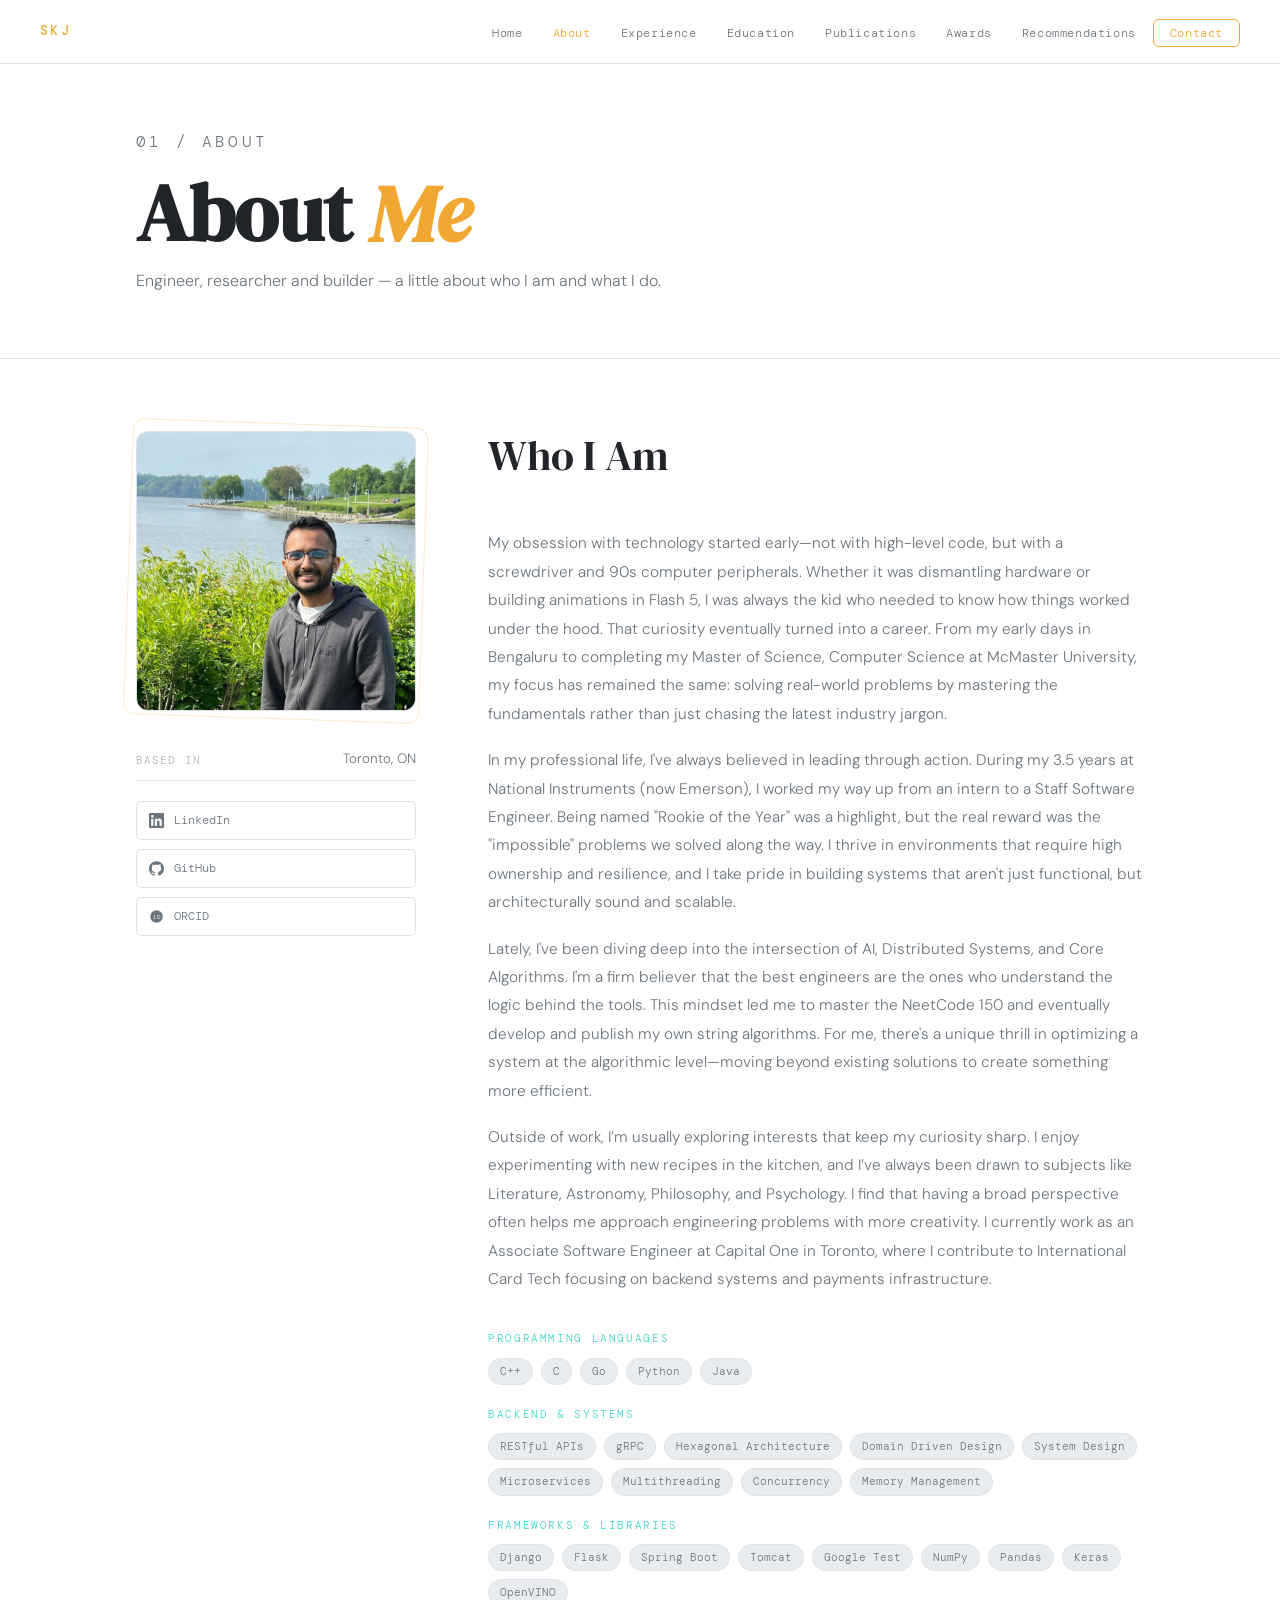
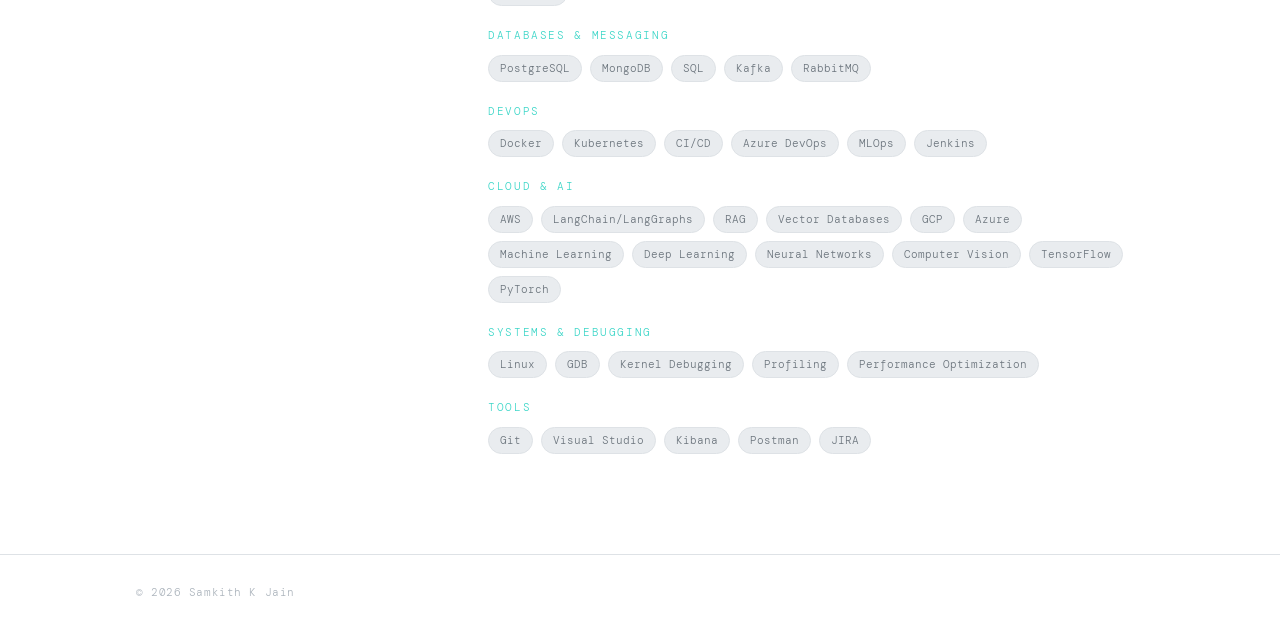
==== pages/about.html @ d9ccc0e4 "correct edu" ====
<!DOCTYPE html>
<html lang="en">
<head>
  <meta charset="UTF-8" />
  <meta name="viewport" content="width=device-width, initial-scale=1.0" />
  <title>About — Samkith K Jain</title>
  <meta name="description" content="Learn about Samkith K Jain's background, interests, and approach to software engineering and computer science research." />
  <meta property="og:title" content="About — Samkith K Jain" />
  <meta property="og:description" content="Samkith K Jain's background, interests, and approach to software engineering and computer science research." />
  <meta property="og:type" content="profile" />
  <meta name="twitter:card" content="summary" />
  <link rel="stylesheet" href="../css/style.css" />
  <link rel="stylesheet" href="../css/about.css" />
  <link rel="icon" type="image/svg+xml" href="../assets/favicon.svg" />
  <link rel="manifest" href="../manifest.json" />
  <meta name="theme-color" content="#f0a832" />
  <meta name="mobile-web-app-capable" content="yes" />
  <meta name="apple-mobile-web-app-capable" content="yes" />
  <meta name="apple-mobile-web-app-title" content="Samkith K Jain" />
</head>
<body>

  <nav id="navbar" class="solid">
    <a href="../index.html" class="nav-logo">SKJ</a>
    <ul class="nav-links" id="nav-links">
      <li><a href="../index.html">Home</a></li>
      <li><a href="about.html" class="active" aria-current="page">About</a></li>
      <li><a href="experience.html">Experience</a></li>
      <li><a href="education.html">Education</a></li>
      <li><a href="publications.html">Publications</a></li>
      <li><a href="awards.html">Awards</a></li>
      <li><a href="recommendations.html">Recommendations</a></li>
      <li><a href="contact.html" class="nav-cta">Contact</a></li>
    </ul>
    <button class="hamburger" id="hamburger" aria-label="Menu" aria-expanded="false" aria-controls="nav-links">
      <span></span><span></span><span></span>
    </button>
  </nav>

  <div class="page-hero">
    <div class="container">
      <p class="section-label">01 / About</p>
      <h1>About <em>Me</em></h1>
      <p>Engineer, researcher and builder — a little about who I am and what I do.</p>
    </div>
  </div>

  <main>
    <section class="about-section">
      <div class="container">
        <div class="about-grid">

          <!-- LEFT: Photo + Links -->
          <aside class="about-sidebar">
            <div class="about-photo-frame">
              <div class="photo-placeholder">
                  <img src="../assets/images/profile.jpeg" alt="Samkith K Jain" />
              </div>
            </div>

            <div class="sidebar-info">
              <div class="info-row">
                <span class="info-label">Based in</span>
                <span class="info-value">Toronto, ON</span>
              </div>
            </div>

            <div class="about-links">
              <a href="https://linkedin.com/in/samkithkjain" target="_blank" rel="noopener" class="icon-link">
                <svg viewBox="0 0 24 24" fill="currentColor"><path d="M20.447 20.452h-3.554v-5.569c0-1.328-.027-3.037-1.852-3.037-1.853 0-2.136 1.445-2.136 2.939v5.667H9.351V9h3.414v1.561h.046c.477-.9 1.637-1.85 3.37-1.85 3.601 0 4.267 2.37 4.267 5.455v6.286zM5.337 7.433a2.062 2.062 0 01-2.063-2.065 2.064 2.064 0 112.063 2.065zm1.782 13.019H3.555V9h3.564v11.452zM22.225 0H1.771C.792 0 0 .774 0 1.729v20.542C0 23.227.792 24 1.771 24h20.451C23.2 24 24 23.227 24 22.271V1.729C24 .774 23.2 0 22.222 0h.003z"/></svg>
                LinkedIn
              </a>
              <a href="https://github.com/samkithkjain" target="_blank" rel="noopener" class="icon-link">
                <svg viewBox="0 0 24 24" fill="currentColor"><path d="M12 .297c-6.63 0-12 5.373-12 12 0 5.303 3.438 9.8 8.205 11.385.6.113.82-.258.82-.577 0-.285-.01-1.04-.015-2.04-3.338.724-4.042-1.61-4.042-1.61C4.422 18.07 3.633 17.7 3.633 17.7c-1.087-.744.084-.729.084-.729 1.205.084 1.838 1.236 1.838 1.236 1.07 1.835 2.809 1.305 3.495.998.108-.776.417-1.305.76-1.605-2.665-.3-5.466-1.332-5.466-5.93 0-1.31.465-2.38 1.235-3.22-.135-.303-.54-1.523.105-3.176 0 0 1.005-.322 3.3 1.23.96-.267 1.98-.399 3-.405 1.02.006 2.04.138 3 .405 2.28-1.552 3.285-1.23 3.285-1.23.645 1.653.24 2.873.12 3.176.765.84 1.23 1.91 1.23 3.22 0 4.61-2.805 5.625-5.475 5.92.42.36.81 1.096.81 2.22 0 1.606-.015 2.896-.015 3.286 0 .315.21.69.825.57C20.565 22.092 24 17.592 24 12.297c0-6.627-5.373-12-12-12"/></svg>
                GitHub
              </a>
              <a href="https://orcid.org/0009-0008-5300-6875" target="_blank" rel="noopener" class="icon-link">
                <svg viewBox="0 0 24 24" fill="currentColor"><circle cx="12" cy="12" r="10"/><text x="12" y="16" text-anchor="middle" font-size="10" fill="white">iD</text></svg>
                ORCID
              </a>
            </div>
          </aside>

          <!-- RIGHT: Bio + Skills -->
          <div class="about-main">
            <h2 class="section-heading">Who I Am</h2>

            <p class="about-bio">
              My obsession with technology started early—not with high-level code, but with a screwdriver and 90s computer peripherals. Whether it was dismantling hardware or building animations in Flash 5, I was always the kid who needed to know how things worked under the hood. That curiosity eventually turned into a career. From my early days in Bengaluru to completing my Master of Science, Computer Science at McMaster University, my focus has remained the same: solving real-world problems by mastering the fundamentals rather than just chasing the latest industry jargon.
            </p>
            <p class="about-bio">
              In my professional life, I've always believed in leading through action. During my 3.5 years at National Instruments (now Emerson), I worked my way up from an intern to a Staff Software Engineer. Being named "Rookie of the Year" was a highlight, but the real reward was the "impossible" problems we solved along the way. I thrive in environments that require high ownership and resilience, and I take pride in building systems that aren't just functional, but architecturally sound and scalable.
            </p>
            <p class="about-bio">
              Lately, I've been diving deep into the intersection of AI, Distributed Systems, and Core Algorithms. I'm a firm believer that the best engineers are the ones who understand the logic behind the tools. This mindset led me to master the NeetCode 150 and eventually develop and publish my own <a href="publications.html">string algorithms</a>. For me, there's a unique thrill in optimizing a system at the algorithmic level—moving beyond existing solutions to create something more efficient.
            </p>
            <p class="about-bio">
              Outside of work, I’m usually exploring interests that keep my curiosity sharp. I enjoy experimenting with new recipes in the kitchen, and I’ve always been drawn to subjects like Literature, Astronomy, Philosophy, and Psychology. I find that having a broad perspective often helps me approach engineering problems with more creativity. I currently work as an Associate Software Engineer at Capital One in Toronto, where I contribute to International Card Tech focusing on backend systems and payments infrastructure.
            </p>

            <!-- SKILLS -->
            <div class="skills-section">
              <div class="skill-group">
                <span class="skill-group-label">Programming Languages</span>
                <div class="skill-tags">
                  <span class="tag">C++</span>
                  <span class="tag">C</span>
                  <span class="tag">Go</span>
                  <span class="tag">Python</span>
                  <span class="tag">Java</span>
                </div>
              </div>
              <div class="skill-group">
                <span class="skill-group-label">Backend & Systems</span>
                <div class="skill-tags">
                  <span class="tag">RESTful APIs</span>
                  <span class="tag">gRPC</span>
                  <span class="tag">Hexagonal Architecture</span>
                  <span class="tag">Domain Driven Design</span>
                  <span class="tag">System Design</span>
                  <span class="tag">Microservices</span>
                  <span class="tag">Multithreading</span>
                  <span class="tag">Concurrency</span>
                  <span class="tag">Memory Management</span>
                </div>
              </div>
              <div class="skill-group">
                <span class="skill-group-label">Frameworks & Libraries</span>
                <div class="skill-tags">
                  <span class="tag">Django</span>
                  <span class="tag">Flask</span>
                  <span class="tag">Spring Boot</span>
                  <span class="tag">Tomcat</span>
                  <span class="tag">Google Test</span>
                  <span class="tag">NumPy</span>
                  <span class="tag">Pandas</span>
                  <span class="tag">Keras</span>
                  <span class="tag">OpenVINO</span>
                </div>
              </div>
              <div class="skill-group">
                <span class="skill-group-label">Databases & Messaging</span>
                <div class="skill-tags">
                  <span class="tag">PostgreSQL</span>
                  <span class="tag">MongoDB</span>
                  <span class="tag">SQL</span>
                  <span class="tag">Kafka</span>
                  <span class="tag">RabbitMQ</span>
                </div>
              </div>
              <div class="skill-group">
                <span class="skill-group-label">DevOps</span>
                <div class="skill-tags">
                  <span class="tag">Docker</span>
                  <span class="tag">Kubernetes</span>
                  <span class="tag">CI/CD</span>
                  <span class="tag">Azure DevOps</span>
                  <span class="tag">MLOps</span>
                  <span class="tag">Jenkins</span>
                </div>
              </div>
              <div class="skill-group">
                <span class="skill-group-label">Cloud & AI</span>
                <div class="skill-tags">
                  <span class="tag">AWS</span>
                  <span class="tag">LangChain/LangGraphs</span>
                  <span class="tag">RAG</span>
                  <span class="tag">Vector Databases</span>
                  <span class="tag">GCP</span>
                  <span class="tag">Azure</span>
                  <span class="tag">Machine Learning</span>
                  <span class="tag">Deep Learning</span>
                  <span class="tag">Neural Networks</span>
                  <span class="tag">Computer Vision</span>
                  <span class="tag">TensorFlow</span>
                  <span class="tag">PyTorch</span>
                </div>
              </div>
              <div class="skill-group">
                <span class="skill-group-label">Systems & Debugging</span>
                <div class="skill-tags">
                  <span class="tag">Linux</span>
                  <span class="tag">GDB</span>
                  <span class="tag">Kernel Debugging</span>
                  <span class="tag">Profiling</span>
                  <span class="tag">Performance Optimization</span>
                </div>
              </div>
              <div class="skill-group">
                <span class="skill-group-label">Tools</span>
                <div class="skill-tags">
                  <span class="tag">Git</span>
                  <span class="tag">Visual Studio</span>
                  <span class="tag">Kibana</span>
                  <span class="tag">Postman</span>
                  <span class="tag">JIRA</span>
                </div>
              </div>
            </div>
          </div>
        </div>
      </div>
    </section>
  </main>

  <footer>
    <div class="container">
      <div class="footer-inner">
        <p>© <span id="year"></span> Samkith K Jain</p>

      </div>
    </div>
  </footer>

  <script src="../js/shared.js"></script>
</body>
</html>
---- css/style.css ----
/* =========================================
   Samkith K JAIN — SHARED STYLESHEET
   Theme: Editorial Light · DM type family
   ========================================= */

@import url('https://fonts.googleapis.com/css2?family=DM+Serif+Display:ital@0;1&family=DM+Mono:wght@300;400;500&family=DM+Sans:ital,opsz,wght@0,9..40,300;0,9..40,400;0,9..40,500;1,9..40,300&display=swap');

:root {
  --bg:          #ffffff;
  --bg-2:        #f8f9fa;
  --bg-3:        #e9ecef;
  --surface:     #ffffff;
  --surface-2:   #f8f9fa;
  --border:      #dee2e6;
  --text:        #212529;
  --text-muted:  #6c757d;
  --text-dim:    #adb5bd;
  --accent:      #f0a832;
  --accent-2:    #e06b3a;
  --accent-soft: #f0a83218;
  --teal:        #3dd6c8;
  --teal-soft:   #3dd6c818;
  --radius:      12px;
  --radius-sm:   6px;
  --font-serif:  'DM Serif Display', Georgia, serif;
  --font-mono:   'DM Mono', 'Courier New', monospace;
  --font-sans:   'DM Sans', system-ui, sans-serif;
  --nav-h:       64px;
  --max-w:       1080px;
}

/* RESET */
*, *::before, *::after { box-sizing: border-box; margin: 0; padding: 0; }
html { scroll-behavior: smooth; font-size: 16px; }
body {
  background: var(--bg);
  color: var(--text);
  font-family: var(--font-sans);
  font-weight: 300;
  line-height: 1.7;
  overflow-x: hidden;
  min-height: 100vh;
}
a { color: inherit; text-decoration: none; }
a:focus-visible, button:focus-visible {
  outline: 3px solid var(--accent);
  outline-offset: 3px;
}
ul { list-style: none; }
img { max-width: 100%; display: block; }

::-webkit-scrollbar { width: 5px; }
::-webkit-scrollbar-track { background: var(--bg-2); }
::-webkit-scrollbar-thumb { background: var(--text-dim); border-radius: 3px; }

/* CONTAINER */
.container { max-width: var(--max-w); margin: 0 auto; padding: 0 36px; }

/* =================== NAV =================== */
#navbar {
  position: fixed; top: 0; left: 0; right: 0; z-index: 200;
  height: var(--nav-h);
  display: flex; align-items: center; justify-content: space-between;
  padding: 0 40px;
  transition: background .4s, backdrop-filter .4s, border-bottom .4s;
}
#navbar.scrolled, #navbar.solid {
  background: rgba(255,255,255,.92);
  backdrop-filter: blur(18px);
  border-bottom: 1px solid var(--border);
}
.nav-logo {
  font-family: var(--font-mono);
  font-size: .82rem;
  font-weight: 500;
  color: var(--accent);
  letter-spacing: .18em;
  flex-shrink: 0;
}
.nav-links {
  display: flex; align-items: center; gap: 4px;
}
.nav-links a {
  font-family: var(--font-mono);
  font-size: .75rem;
  letter-spacing: .05em;
  color: var(--text-muted);
  padding: 6px 13px;
  border-radius: var(--radius-sm);
  transition: color .2s, background .2s;
  white-space: nowrap;
}
.nav-links a:hover    { color: var(--text); background: var(--surface); }
.nav-links a.active   { color: var(--accent); }
.nav-links a.nav-cta  { color: var(--accent); border: 1px solid var(--accent); padding: 5px 16px; }
.nav-links a.nav-cta:hover { background: var(--accent); color: var(--bg); }
.hamburger {
  display: none; flex-direction: column; gap: 5px;
  background: none; border: none; cursor: pointer; padding: 4px;
}
.hamburger span { display: block; width: 22px; height: 1.5px; background: var(--text-muted); transition: .3s; }

/* PAGE HERO (inner pages) */
.page-hero {
  padding: calc(var(--nav-h) + 64px) 0 64px;
  border-bottom: 1px solid var(--border);
}
.page-hero .container { display: flex; flex-direction: column; gap: 12px; }
.page-hero .section-label { margin-bottom: 4px; }
.page-hero h1 {
  font-family: var(--font-serif);
  font-size: clamp(2.6rem, 7vw, 5rem);
  line-height: 1.05;
  color: var(--text);
}
.page-hero h1 em { font-style: italic; color: var(--accent); }
.page-hero p {
  font-size: 1rem;
  color: var(--text-muted);
  max-width: 560px;
}

/* SECTION BASICS */
.section-label {
  font-family: var(--font-mono);
  font-size: .7rem;
  letter-spacing: .2em;
  color: var(--accent);
  text-transform: uppercase;
  margin-bottom: 10px;
}
.section-heading {
  font-family: var(--font-serif);
  font-size: clamp(1.8rem, 4vw, 2.6rem);
  font-weight: 400;
  color: var(--text);
  margin-bottom: 48px;
  line-height: 1.2;
}

/* TAGS */
.tag {
  font-family: var(--font-mono);
  font-size: .7rem;
  color: var(--text-muted);
  background: var(--bg-3);
  border: 1px solid var(--border);
  padding: 3px 11px;
  border-radius: 100px;
  white-space: nowrap;
}

/* =================== TIMELINE =================== */
.timeline { position: relative; padding-left: 36px; }
.timeline::before {
  content: '';
  position: absolute; left: 7px; top: 12px; bottom: 0;
  width: 1px;
  background: linear-gradient(to bottom, var(--accent) 0%, var(--border) 40%, transparent 100%);
}
.timeline-item {
  position: relative;
  margin-bottom: 44px;
  opacity: 0;
  transform: translateX(-18px);
}
.timeline-item.visible { opacity: 1; transform: translateX(0); transition: opacity .5s }
.timeline-marker { position: absolute; left: -36px; top: 18px; }
.marker-dot {
  width: 15px; height: 15px;
  border-radius: 50%;
  background: var(--bg);
  border: 2px solid var(--accent);
  box-shadow: 0 0 0 4px var(--accent-soft);
  transition: background .3s;
}
.timeline-item:hover .marker-dot { background: var(--accent); }
.timeline-card {
  background: var(--surface);
  border: 1px solid var(--border);
  border-radius: var(--radius);
  padding: 26px 30px;
  transition: border-color .3s, box-shadow .3s, transform .3s;
  position: relative; overflow: hidden;
}
.timeline-card::before {
  content: '';
  position: absolute; left: 0; top: 0; bottom: 0; width: 3px;
  background: var(--accent);
  border-radius: 3px 0 0 3px;
  opacity: 0; transition: opacity .3s;
}
.timeline-item:hover .timeline-card {
  border-color: rgba(240,168,50,.3);
  box-shadow: 0 8px 40px rgba(0,0,0,.15);
  transform: translateX(4px);
}
.timeline-item:hover .timeline-card::before { opacity: 1; }
.card-meta { display: flex; align-items: center; gap: 12px; margin-bottom: 8px; }
.card-date {
  font-family: var(--font-mono);
  font-size: .7rem;
  color: var(--text-dim);
  letter-spacing: .04em;
}
.card-type {
  font-family: var(--font-mono);
  font-size: .63rem;
  letter-spacing: .08em;
  text-transform: uppercase;
  background: var(--teal-soft);
  color: var(--teal);
  padding: 2px 9px;
  border-radius: 100px;
  border: 1px solid rgba(61,214,200,.2);
}
.card-title {
  font-family: var(--font-serif);
  font-size: 1.25rem;
  font-weight: 400;
  color: var(--text);
  margin-bottom: 3px;
}
.card-org { font-size: .84rem; color: var(--text-muted); margin-bottom: 14px; }
.card-bullets { display: flex; flex-direction: column; gap: 7px; margin-bottom: 14px; }
.card-bullets li {
  font-size: .86rem;
  color: var(--text-muted);
  padding-left: 18px;
  position: relative;
  line-height: 1.6;
}
.card-bullets li::before { content: '→'; position: absolute; left: 0; color: var(--accent); font-size: .78rem; }
.card-description { font-size: .86rem; color: var(--text-muted); margin-bottom: 8px; line-height: 1.7; }
.card-tags { display: flex; flex-wrap: wrap; gap: 7px; }

/* EXP CARD */
.exp-card { display: grid; grid-template-columns: 42px 1fr; gap: 18px; align-items: start; }
.exp-icon {
  width: 42px; height: 42px;
  display: flex; align-items: center; justify-content: center;
  background: var(--accent-soft);
  border: 1px solid rgba(240,168,50,.3);
  border-radius: var(--radius-sm);
  color: var(--accent);
}
.exp-icon svg { width: 20px; height: 20px; }
.exp-icon img {
  width: 100%; height: 100%; object-fit: contain;
}
.exp-icon img.ni-logo { background: transparent; border-radius: 4px; padding: 0; }

/* EDU CARD */
.edu-card { display: grid; grid-template-columns: 42px 1fr; gap: 18px; align-items: start; }
.edu-icon {
  width: 42px; height: 42px;
  display: flex; align-items: center; justify-content: center;
  background: var(--accent-soft);
  border: 1px solid rgba(240,168,50,.3);
  border-radius: var(--radius-sm);
  color: var(--accent);
}
.edu-icon svg { width: 20px; height: 20px; }
.edu-icon img { width: 100%; height: 100%; object-fit: contain; }

/* =================== PUBLICATIONS =================== */
.pub-filter { display: flex; gap: 8px; flex-wrap: wrap; margin-bottom: 36px; }
.filter-btn {
  font-family: var(--font-mono);
  font-size: .73rem;
  letter-spacing: .07em;
  text-transform: uppercase;
  padding: 6px 18px;
  border-radius: 100px;
  border: 1px solid var(--border);
  background: none;
  color: var(--text-muted);
  cursor: pointer;
  transition: all .2s;
}
.filter-btn:hover { border-color: var(--accent); color: var(--accent); }
.filter-btn.active { background: var(--accent); border-color: var(--accent); color: var(--bg); }
.pub-list { display: flex; flex-direction: column; gap: 2px; }
.pub-item {
  display: grid;
  grid-template-columns: 44px 1fr;
  gap: 22px;
  padding: 22px 26px;
  border: 1px solid var(--border); /* visible border on load */
  border-radius: var(--radius);
  transition: background .3s, border-color .3s, box-shadow .3s;
  align-items: start;
  opacity: 0;
  transform: translateY(20px);
}
.pub-item.visible {
  opacity: 1;
  transform: translateY(0);
  transition: opacity .6s, transform .6s;
}
.pub-item:hover {
  background: var(--surface);
  border-color: var(--accent); /* accent highlight */
  box-shadow: 0 4px 12px rgba(0,0,0,0.08); /* subtle elevation */
}
.pub-item.hidden { display: none; }
.pub-number { font-family: var(--font-mono); font-size: .73rem; color: var(--text-dim); padding-top: 4px; }
.pub-type-badge {
  font-family: var(--font-mono);
  font-size: .63rem;
  letter-spacing: .1em;
  text-transform: uppercase;
  padding: 2px 9px;
  border-radius: 100px;
  margin-bottom: 9px;
  display: inline-block;
}
.pub-type-badge.conference { background: rgba(61,214,200,.1); color: var(--teal); border: 1px solid rgba(61,214,200,.2); }
.pub-type-badge.journal    { background: var(--accent-soft); color: var(--accent); border: 1px solid rgba(240,168,50,.2); }
.pub-type-badge.workshop   { background: rgba(224,107,58,.1); color: var(--accent-2); border: 1px solid rgba(224,107,58,.2); }
.pub-title { font-family: var(--font-serif); font-size: 1.08rem; font-weight: 400; color: var(--text); margin-bottom: 7px; line-height: 1.4; }
.pub-authors { font-size: .81rem; color: var(--text-muted); margin-bottom: 3px; }
.pub-venue { font-family: var(--font-mono); font-size: .72rem; color: var(--text-dim); margin-bottom: 12px; }
.pub-links { display: flex; gap: 12px; flex-wrap: wrap; }
.pub-link { font-family: var(--font-mono); font-size: .7rem; color: var(--accent); transition: opacity .2s; }
.pub-link:hover { opacity: .65; }

/* =================== AWARDS =================== */
.awards-grid {
  display: grid;
  grid-template-columns: repeat(auto-fill, minmax(240px, 1fr));
  gap: 18px;
}
.award-card {
  background: var(--surface);
  border: 1px solid var(--border);
  border-radius: var(--radius);
  padding: 26px 22px;
  position: relative; overflow: hidden;
  transition: border-color .3s, transform .3s, box-shadow .3s;
  opacity: 0; transform: translateY(18px);
}
.award-card.visible { opacity: 1; transform: translateY(0); }
.award-card::after {
  content: '';
  position: absolute; bottom: 0; left: 0; right: 0; height: 2px;
  background: linear-gradient(90deg, var(--accent), var(--teal));
  transform: scaleX(0); transition: transform .4s; transform-origin: left;
}
.award-card:hover { border-color: rgba(240,168,50,.3); transform: translateY(-4px); box-shadow: 0 16px 40px rgba(0,0,0,.3); }
.award-card:hover::after { transform: scaleX(1); }
.award-year { font-family: var(--font-mono); font-size: .67rem; letter-spacing: .12em; color: var(--text-dim); margin-bottom: 14px; }
.award-icon { font-size: 1.8rem; margin-bottom: 14px; line-height: 1; }
.award-title { font-family: var(--font-serif); font-size: 1.05rem; font-weight: 400; color: var(--text); margin-bottom: 5px; line-height: 1.3; }
.award-org { font-family: var(--font-mono); font-size: .73rem; color: var(--accent); margin-bottom: 9px; }
.award-desc { font-size: .8rem; color: var(--text-muted); line-height: 1.6; }

/* =================== FOOTER =================== */
footer {
  background: var(--bg);
  border-top: 1px solid var(--border);
  padding: 28px 0;
}
.footer-inner {
  display: flex; align-items: center; justify-content: space-between;
  flex-wrap: wrap; gap: 16px;
}
footer p { font-family: var(--font-mono); font-size: .7rem; color: var(--text-dim); letter-spacing: .05em; }
.footer-nav { display: flex; gap: 20px; }
.footer-nav a { font-family: var(--font-mono); font-size: .7rem; color: var(--text-dim); transition: color .2s; }
.footer-nav a:hover { color: var(--text-muted); }

/* =================== BUTTONS =================== */
.btn-primary {
  background: var(--accent);
  color: var(--bg);
  font-family: var(--font-sans);
  font-size: .88rem;
  font-weight: 500;
  padding: 13px 30px;
  border-radius: var(--radius);
  display: inline-block;
  transition: transform .2s, box-shadow .2s;
}
.btn-primary:hover { transform: translateY(-2px); box-shadow: 0 10px 28px rgba(240,168,50,.28); }
.btn-ghost {
  color: var(--text);
  font-family: var(--font-sans);
  font-size: .88rem;
  padding: 13px 30px;
  border-radius: var(--radius);
  border: 1px solid var(--border);
  display: inline-block;
  transition: border-color .2s, background .2s;
}
.btn-ghost:hover { border-color: var(--text-muted); background: var(--surface); }

/* =================== ICON LINKS =================== */
.icon-link {
  display: flex; align-items: center; gap: 10px;
  font-family: var(--font-mono);
  font-size: .77rem;
  color: var(--text-muted);
  padding: 8px 12px;
  border-radius: var(--radius-sm);
  border: 1px solid var(--border);
  transition: color .2s, border-color .2s, background .2s;
}
.icon-link svg { width: 15px; height: 15px; flex-shrink: 0; }
.icon-link:hover { color: var(--accent); border-color: var(--accent); background: var(--accent-soft); }

/* =================== ANIMATIONS =================== */
@keyframes fadeUp {
  from { opacity: 0; transform: translateY(18px); }
  to   { opacity: 1; transform: translateY(0); }
}

@media (prefers-reduced-motion: reduce) {
  *, *::before, *::after {
    scroll-behavior: auto !important;
    animation-duration: .01ms !important;
    animation-iteration-count: 1 !important;
    transition-duration: .01ms !important;
  }
}
@keyframes fadeIn {
  from { opacity: 0; }
  to   { opacity: 1; }
}

/* =================== RESPONSIVE =================== */
@media (max-width: 768px) {
  .nav-links { display: none; }
  .nav-links.open {
    display: flex; flex-direction: column; align-items: flex-start;
    position: fixed; top: var(--nav-h); left: 0; right: 0;
    background: rgba(10,12,16,.96); backdrop-filter: blur(16px);
    padding: 20px 28px; border-bottom: 1px solid var(--border); gap: 2px;
  }
  .hamburger { display: flex; }
  .container { padding: 0 20px; }
  #navbar { padding: 0 20px; }
  .edu-card { grid-template-columns: 1fr; }
  .edu-icon { display: none; }
  .pub-item { grid-template-columns: 1fr; }
  .pub-number { display: none; }
  .footer-inner { flex-direction: column; gap: 10px; }
}
---- css/about.css ----
/* ======= ABOUT PAGE ======= */
.about-section { padding: 72px 0 100px; }
.about-grid {
  display: grid;
  grid-template-columns: 280px 1fr;
  gap: 72px;
  align-items: start;
}
.about-photo-frame {
  position: relative;
  margin-bottom: 28px;
}
.about-photo-frame::before {
  content: '';
  position: absolute; inset: -8px;
  border: 1px solid var(--accent);
  border-radius: var(--radius);
  opacity: .25;
  transform: rotate(2deg);
}
.photo-placeholder {
  width: 100%; aspect-ratio: 1;
  background: var(--surface);
  border-radius: var(--radius);
  display: flex; align-items: center; justify-content: center;
  font-family: var(--font-mono); font-size: 2.2rem; color: var(--text-dim);
  border: 1px solid var(--border);
  overflow: hidden;
}
.photo-placeholder img { width: 100%; height: 100%; object-fit: cover; }

.sidebar-info {
  display: flex; flex-direction: column; gap: 1px;
  margin-bottom: 20px;
}
.info-row {
  display: flex; justify-content: space-between; align-items: center;
  padding: 9px 0;
  border-bottom: 1px solid var(--border);
  gap: 12px;
}
.info-label {
  font-family: var(--font-mono); font-size: .68rem;
  letter-spacing: .1em; text-transform: uppercase;
  color: var(--text-dim); flex-shrink: 0;
}
.info-value { font-size: .84rem; color: var(--text-muted); text-align: right; }
.info-link { color: var(--accent); transition: opacity .2s; }
.info-link:hover { opacity: .7; }

.about-links { display: flex; flex-direction: column; gap: 9px; }
.about-bio { color: var(--text-muted); line-height: 1.85; margin-bottom: 18px; font-size: .96rem; }
.skills-section { margin-top: 36px; display: flex; flex-direction: column; gap: 20px; }
.skill-group-label {
  font-family: var(--font-mono); font-size: .68rem;
  letter-spacing: .15em; color: var(--teal);
  text-transform: uppercase; display: block; margin-bottom: 10px;
}
.skill-tags { display: flex; flex-wrap: wrap; gap: 8px; }

@media (max-width: 768px) {
  .about-grid { grid-template-columns: 1fr; gap: 40px; }
  .about-photo-frame { max-width: 220px; }
}
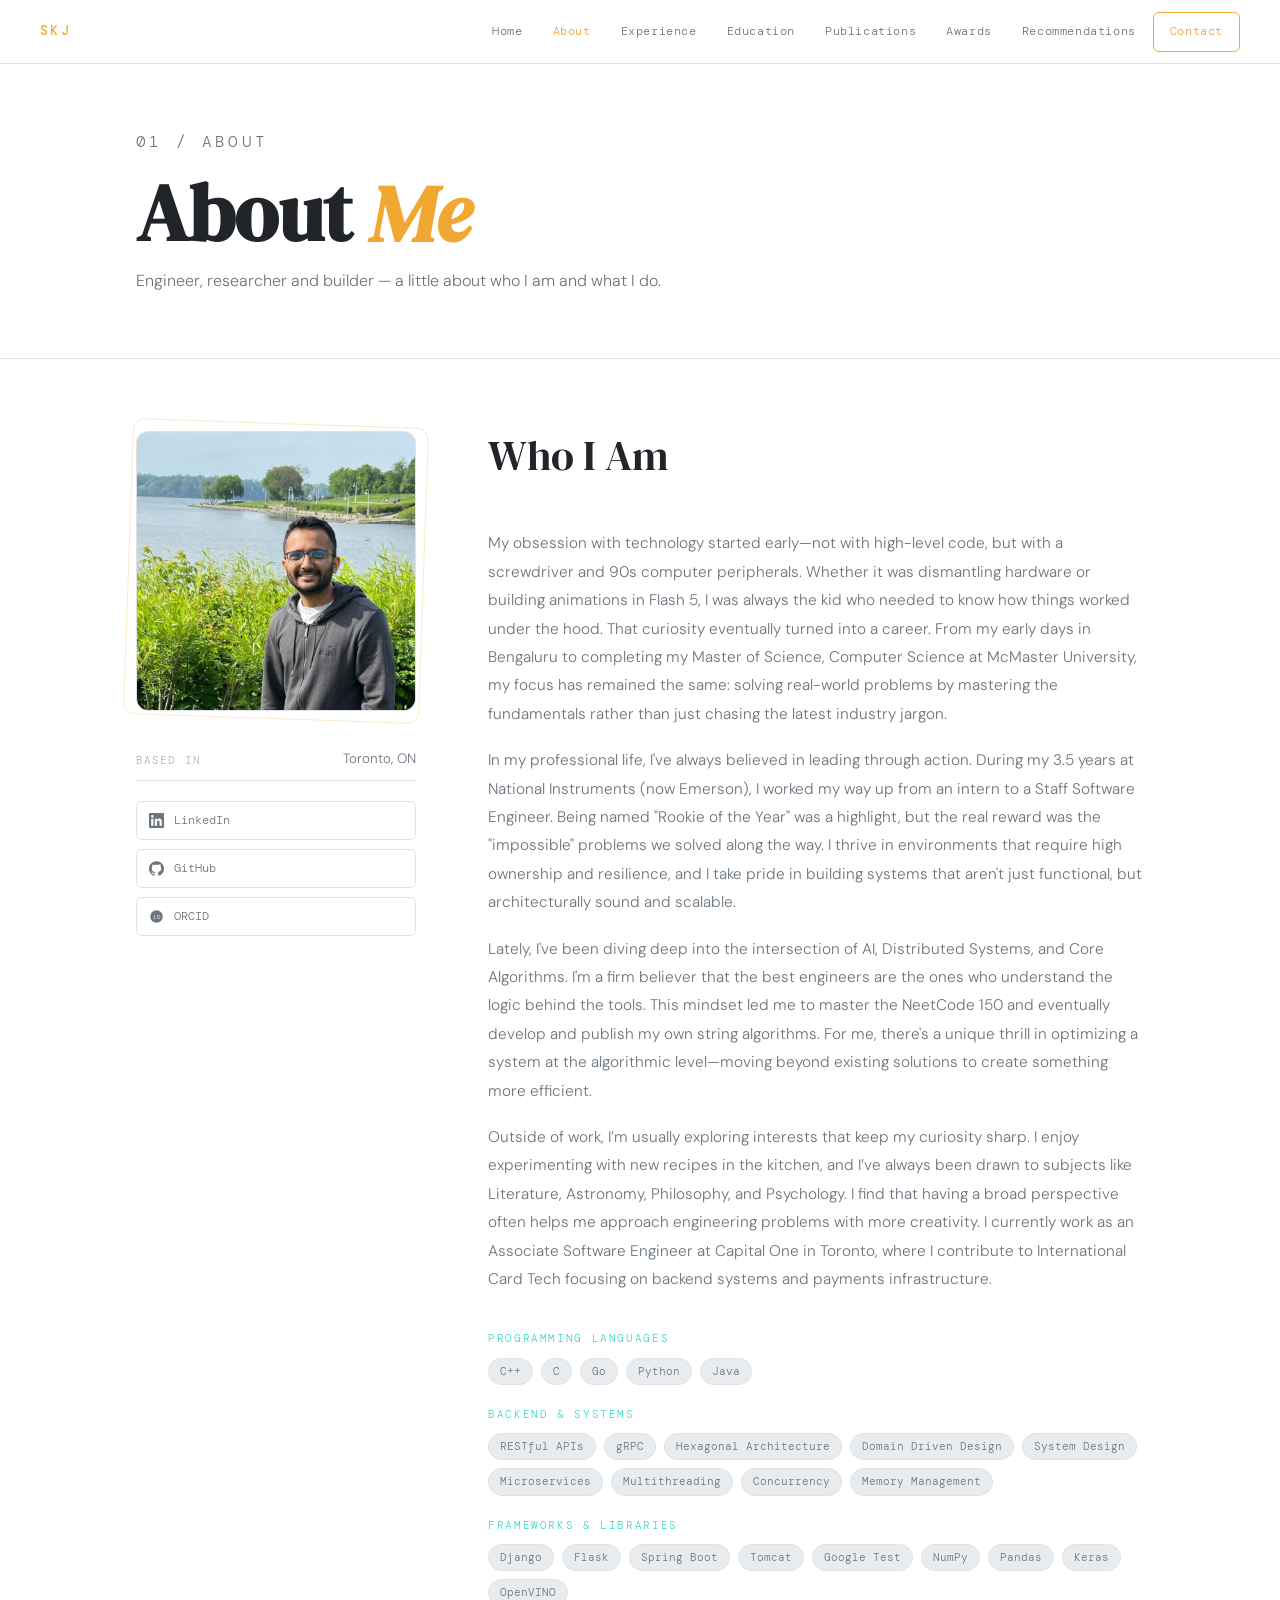
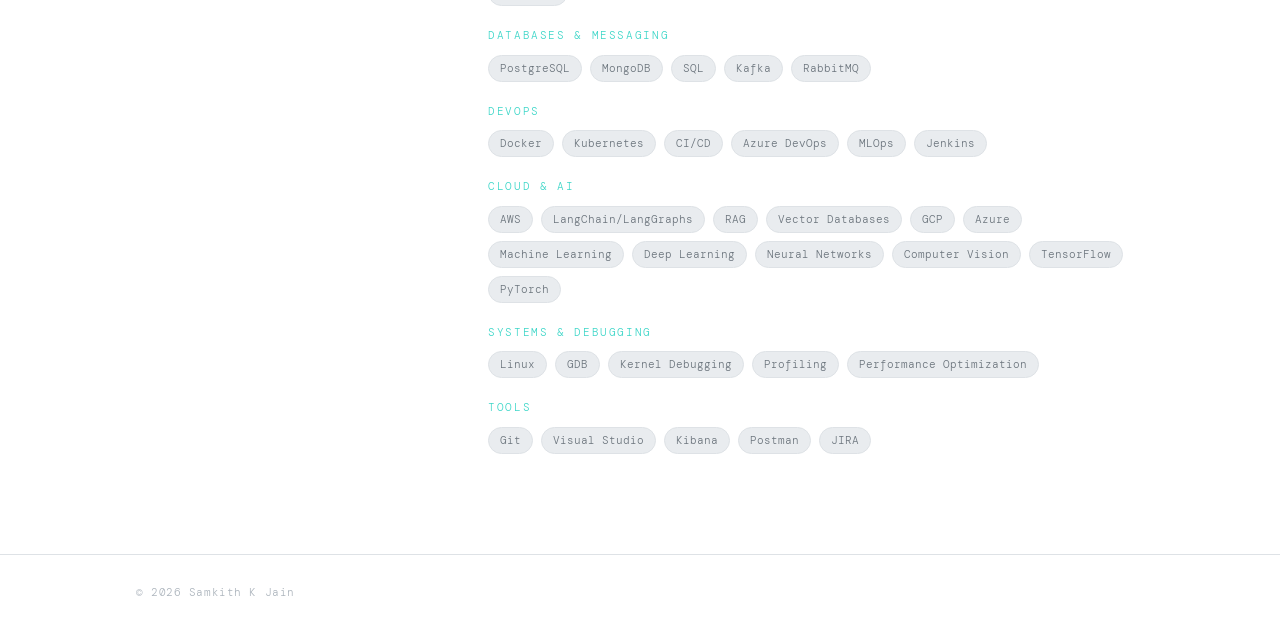
==== commit fe6dab06: "add navigation UX" ====
--- a/pages/about.html
+++ b/pages/about.html
@@ -19,8 +19,9 @@
   <meta name="apple-mobile-web-app-title" content="Samkith K Jain" />
 </head>
 <body>
-
-  <nav id="navbar" class="solid">
+  <a class="skip-link" href="#main-content">Skip to content</a>
+
+  <nav id="navbar" class="solid" aria-label="Primary navigation">
     <a href="../index.html" class="nav-logo">SKJ</a>
     <ul class="nav-links" id="nav-links">
       <li><a href="../index.html">Home</a></li>
@@ -45,7 +46,7 @@
     </div>
   </div>
 
-  <main>
+  <main id="main-content">
     <section class="about-section">
       <div class="container">
         <div class="about-grid">
--- a/css/style.css
+++ b/css/style.css
@@ -40,12 +40,30 @@
   line-height: 1.7;
   overflow-x: hidden;
   min-height: 100vh;
-}
+  display: flex;
+  flex-direction: column;
+}
+main { flex: 1; scroll-margin-top: var(--nav-h); }
 a { color: inherit; text-decoration: none; }
 a:focus-visible, button:focus-visible {
   outline: 3px solid var(--accent);
   outline-offset: 3px;
 }
+.skip-link {
+  position: fixed;
+  top: 12px;
+  left: 12px;
+  z-index: 300;
+  padding: 8px 14px;
+  border-radius: var(--radius-sm);
+  background: var(--text);
+  color: var(--bg);
+  font-family: var(--font-mono);
+  font-size: .72rem;
+  transform: translateY(-150%);
+  transition: transform .2s;
+}
+.skip-link:focus { transform: translateY(0); }
 ul { list-style: none; }
 img { max-width: 100%; display: block; }
 
@@ -55,6 +73,7 @@
 
 /* CONTAINER */
 .container { max-width: var(--max-w); margin: 0 auto; padding: 0 36px; }
+.content-section { padding: 72px 0 100px; }
 
 /* =================== NAV =================== */
 #navbar {
@@ -81,22 +100,26 @@
   display: flex; align-items: center; gap: 4px;
 }
 .nav-links a {
+  display: flex; align-items: center;
   font-family: var(--font-mono);
   font-size: .75rem;
   letter-spacing: .05em;
   color: var(--text-muted);
   padding: 6px 13px;
+  min-height: 40px;
   border-radius: var(--radius-sm);
   transition: color .2s, background .2s;
   white-space: nowrap;
 }
 .nav-links a:hover    { color: var(--text); background: var(--surface); }
 .nav-links a.active   { color: var(--accent); }
+.nav-links a:focus-visible { background: var(--accent-soft); }
 .nav-links a.nav-cta  { color: var(--accent); border: 1px solid var(--accent); padding: 5px 16px; }
 .nav-links a.nav-cta:hover { background: var(--accent); color: var(--bg); }
 .hamburger {
   display: none; flex-direction: column; gap: 5px;
   background: none; border: none; cursor: pointer; padding: 4px;
+  min-width: 44px; min-height: 44px; align-items: center; justify-content: center;
 }
 .hamburger span { display: block; width: 22px; height: 1.5px; background: var(--text-muted); transition: .3s; }
 
@@ -264,6 +287,7 @@
 .edu-icon img { width: 100%; height: 100%; object-fit: contain; }
 
 /* =================== PUBLICATIONS =================== */
+.publications-section { padding-top: 56px; }
 .pub-filter { display: flex; gap: 8px; flex-wrap: wrap; margin-bottom: 36px; }
 .filter-btn {
   font-family: var(--font-mono);
@@ -434,9 +458,10 @@
   .nav-links.open {
     display: flex; flex-direction: column; align-items: flex-start;
     position: fixed; top: var(--nav-h); left: 0; right: 0;
-    background: rgba(10,12,16,.96); backdrop-filter: blur(16px);
+    background: rgba(255,255,255,.96); backdrop-filter: blur(16px);
     padding: 20px 28px; border-bottom: 1px solid var(--border); gap: 2px;
   }
+  .nav-links.open a { width: 100%; }
   .hamburger { display: flex; }
   .container { padding: 0 20px; }
   #navbar { padding: 0 20px; }
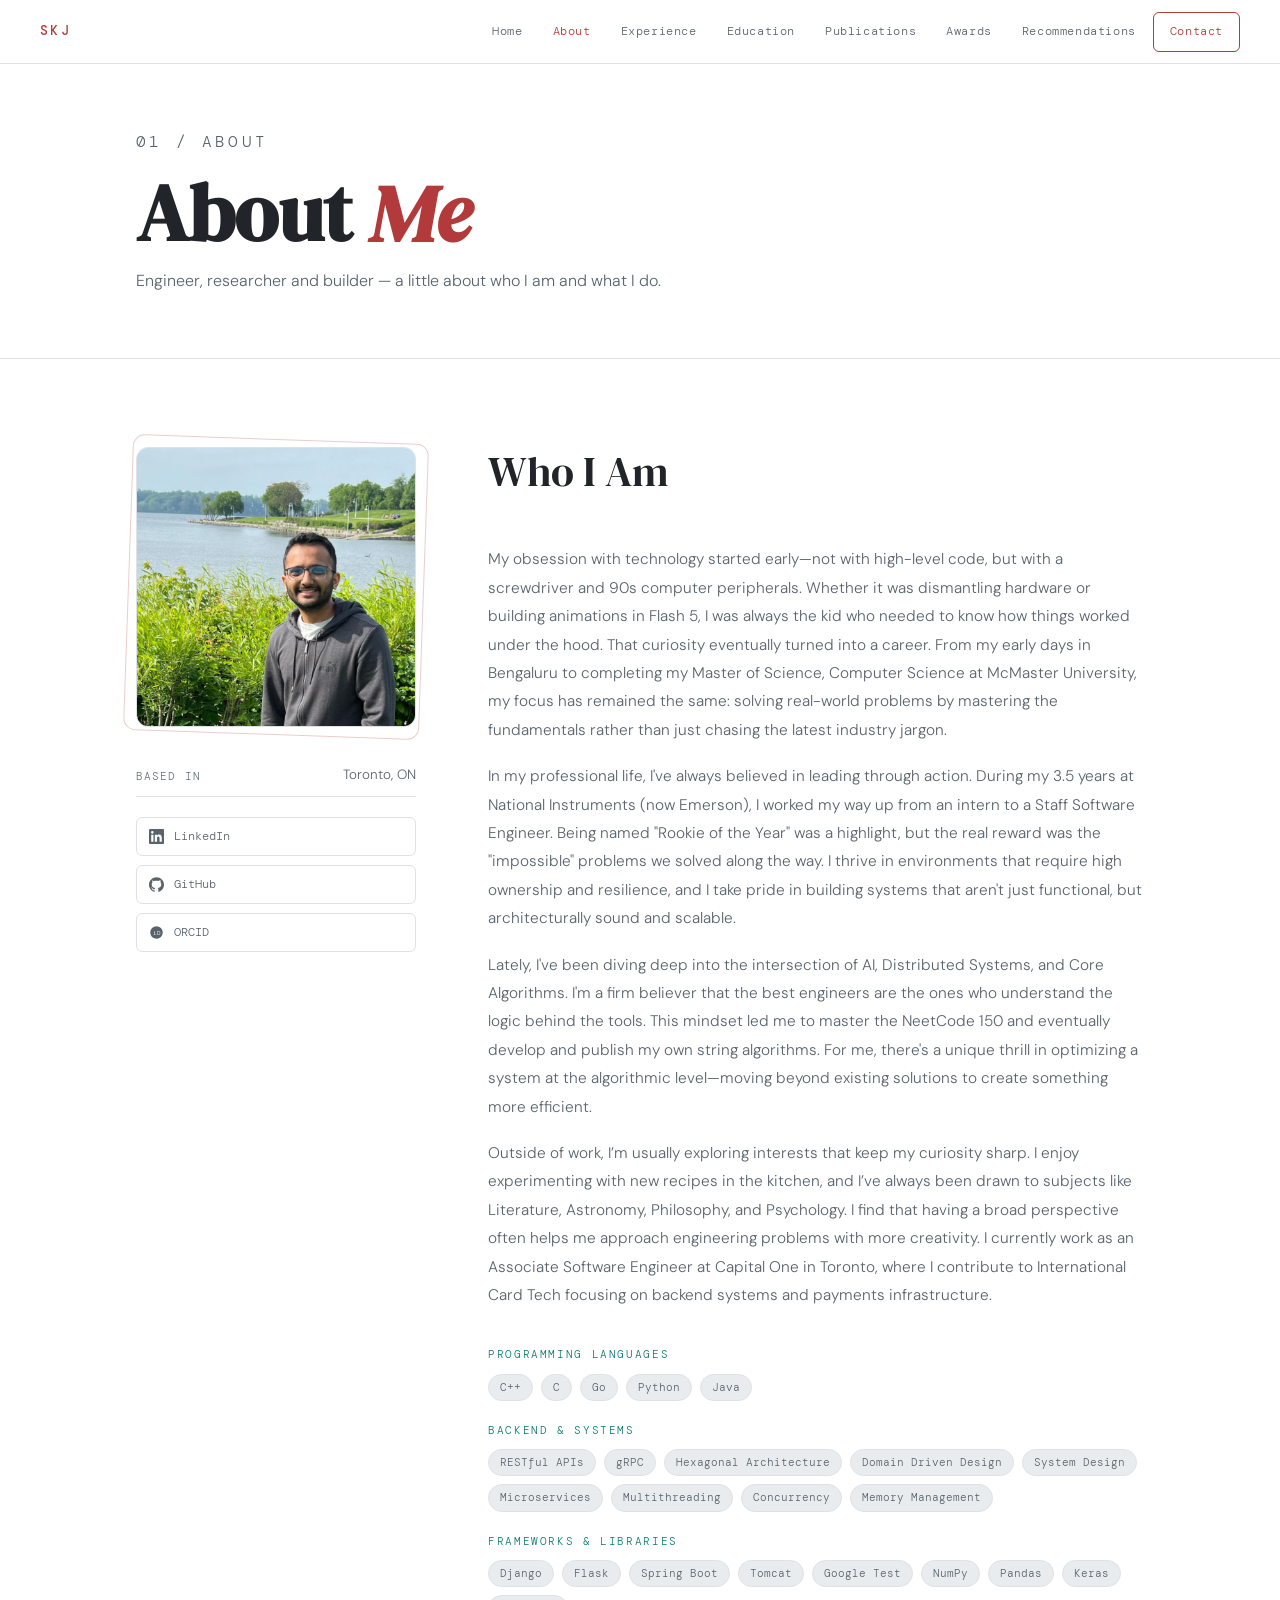
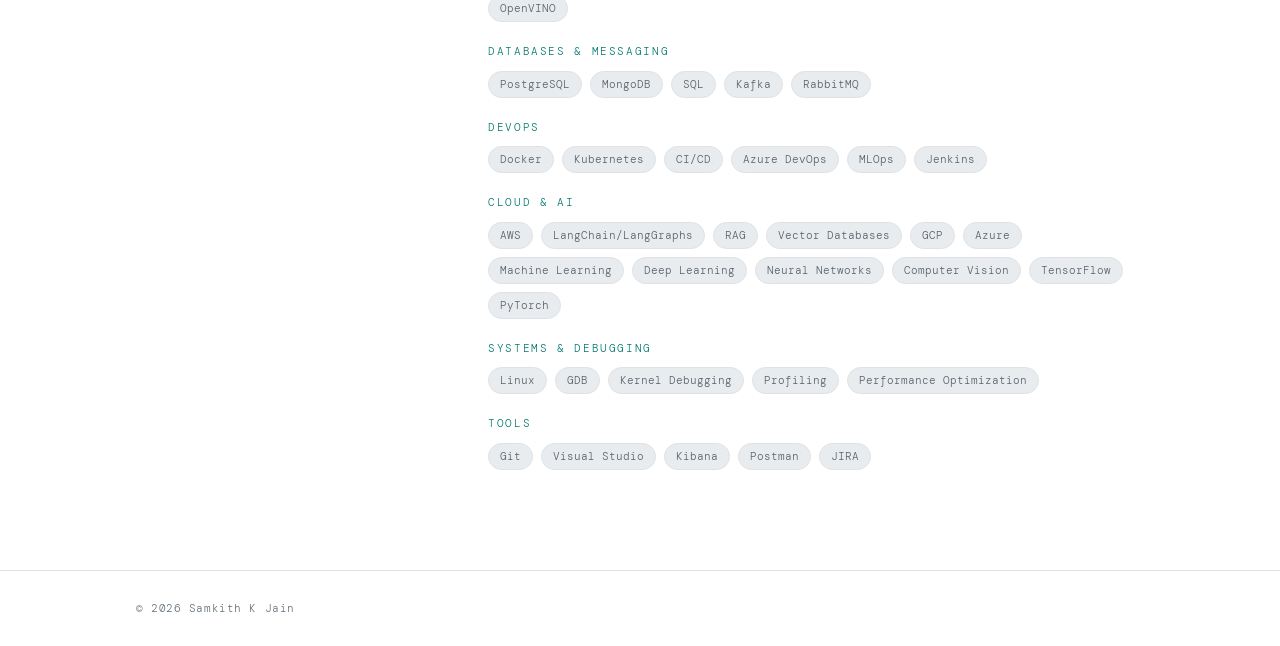
==== commit ee945eb4: "modify colors for better contrast" ====
--- a/pages/about.html
+++ b/pages/about.html
@@ -5,15 +5,19 @@
   <meta name="viewport" content="width=device-width, initial-scale=1.0" />
   <title>About — Samkith K Jain</title>
   <meta name="description" content="Learn about Samkith K Jain's background, interests, and approach to software engineering and computer science research." />
+  <meta name="author" content="Samkith K Jain" />
   <meta property="og:title" content="About — Samkith K Jain" />
   <meta property="og:description" content="Samkith K Jain's background, interests, and approach to software engineering and computer science research." />
+  <meta property="og:site_name" content="Samkith K Jain" />
   <meta property="og:type" content="profile" />
   <meta name="twitter:card" content="summary" />
+  <meta name="twitter:title" content="About — Samkith K Jain" />
+  <meta name="twitter:description" content="Samkith K Jain's background, interests, and approach to software engineering and computer science research." />
   <link rel="stylesheet" href="../css/style.css" />
   <link rel="stylesheet" href="../css/about.css" />
   <link rel="icon" type="image/svg+xml" href="../assets/favicon.svg" />
   <link rel="manifest" href="../manifest.json" />
-  <meta name="theme-color" content="#f0a832" />
+  <meta name="theme-color" content="#b23a3a" />
   <meta name="mobile-web-app-capable" content="yes" />
   <meta name="apple-mobile-web-app-capable" content="yes" />
   <meta name="apple-mobile-web-app-title" content="Samkith K Jain" />
--- a/css/style.css
+++ b/css/style.css
@@ -13,13 +13,13 @@
   --surface-2:   #f8f9fa;
   --border:      #dee2e6;
   --text:        #212529;
-  --text-muted:  #6c757d;
-  --text-dim:    #adb5bd;
-  --accent:      #f0a832;
-  --accent-2:    #e06b3a;
-  --accent-soft: #f0a83218;
-  --teal:        #3dd6c8;
-  --teal-soft:   #3dd6c818;
+  --text-muted:  #59636c;
+  --text-dim:    #66727a;
+  --accent:      #b23a3a;
+  --accent-2:    #8f3d3d;
+  --accent-soft: #b23a3a18;
+  --teal:        #087a72;
+  --teal-soft:   #087a7218;
   --radius:      12px;
   --radius-sm:   6px;
   --font-serif:  'DM Serif Display', Georgia, serif;
@@ -73,7 +73,9 @@
 
 /* CONTAINER */
 .container { max-width: var(--max-w); margin: 0 auto; padding: 0 36px; }
-.content-section { padding: 72px 0 100px; }
+.content-section,
+.about-section,
+.rec-section { padding: 88px 0 100px; }
 
 /* =================== NAV =================== */
 #navbar {
@@ -214,7 +216,7 @@
   opacity: 0; transition: opacity .3s;
 }
 .timeline-item:hover .timeline-card {
-  border-color: rgba(240,168,50,.3);
+  border-color: rgba(178,58,58,.3);
   box-shadow: 0 8px 40px rgba(0,0,0,.15);
   transform: translateX(4px);
 }
@@ -235,7 +237,7 @@
   color: var(--teal);
   padding: 2px 9px;
   border-radius: 100px;
-  border: 1px solid rgba(61,214,200,.2);
+  border: 1px solid rgba(8,122,114,.2);
 }
 .card-title {
   font-family: var(--font-serif);
@@ -263,7 +265,7 @@
   width: 42px; height: 42px;
   display: flex; align-items: center; justify-content: center;
   background: var(--accent-soft);
-  border: 1px solid rgba(240,168,50,.3);
+  border: 1px solid rgba(178,58,58,.3);
   border-radius: var(--radius-sm);
   color: var(--accent);
 }
@@ -279,7 +281,7 @@
   width: 42px; height: 42px;
   display: flex; align-items: center; justify-content: center;
   background: var(--accent-soft);
-  border: 1px solid rgba(240,168,50,.3);
+  border: 1px solid rgba(178,58,58,.3);
   border-radius: var(--radius-sm);
   color: var(--accent);
 }
@@ -287,7 +289,7 @@
 .edu-icon img { width: 100%; height: 100%; object-fit: contain; }
 
 /* =================== PUBLICATIONS =================== */
-.publications-section { padding-top: 56px; }
+.publications-section { padding-top: 88px; }
 .pub-filter { display: flex; gap: 8px; flex-wrap: wrap; margin-bottom: 36px; }
 .filter-btn {
   font-family: var(--font-mono);
@@ -339,9 +341,9 @@
   margin-bottom: 9px;
   display: inline-block;
 }
-.pub-type-badge.conference { background: rgba(61,214,200,.1); color: var(--teal); border: 1px solid rgba(61,214,200,.2); }
-.pub-type-badge.journal    { background: var(--accent-soft); color: var(--accent); border: 1px solid rgba(240,168,50,.2); }
-.pub-type-badge.workshop   { background: rgba(224,107,58,.1); color: var(--accent-2); border: 1px solid rgba(224,107,58,.2); }
+.pub-type-badge.conference { background: var(--teal-soft); color: var(--teal); border: 1px solid rgba(8,122,114,.25); }
+.pub-type-badge.journal    { background: var(--accent-soft); color: var(--accent); border: 1px solid rgba(178,58,58,.25); }
+.pub-type-badge.workshop   { background: rgba(143,61,61,.1); color: var(--accent-2); border: 1px solid rgba(143,61,61,.25); }
 .pub-title { font-family: var(--font-serif); font-size: 1.08rem; font-weight: 400; color: var(--text); margin-bottom: 7px; line-height: 1.4; }
 .pub-authors { font-size: .81rem; color: var(--text-muted); margin-bottom: 3px; }
 .pub-venue { font-family: var(--font-mono); font-size: .72rem; color: var(--text-dim); margin-bottom: 12px; }
@@ -371,7 +373,7 @@
   background: linear-gradient(90deg, var(--accent), var(--teal));
   transform: scaleX(0); transition: transform .4s; transform-origin: left;
 }
-.award-card:hover { border-color: rgba(240,168,50,.3); transform: translateY(-4px); box-shadow: 0 16px 40px rgba(0,0,0,.3); }
+.award-card:hover { border-color: rgba(178,58,58,.3); transform: translateY(-4px); box-shadow: 0 16px 40px rgba(0,0,0,.3); }
 .award-card:hover::after { transform: scaleX(1); }
 .award-year { font-family: var(--font-mono); font-size: .67rem; letter-spacing: .12em; color: var(--text-dim); margin-bottom: 14px; }
 .award-icon { font-size: 1.8rem; margin-bottom: 14px; line-height: 1; }
@@ -406,7 +408,7 @@
   display: inline-block;
   transition: transform .2s, box-shadow .2s;
 }
-.btn-primary:hover { transform: translateY(-2px); box-shadow: 0 10px 28px rgba(240,168,50,.28); }
+.btn-primary:hover { transform: translateY(-2px); box-shadow: 0 10px 28px rgba(178,58,58,.28); }
 .btn-ghost {
   color: var(--text);
   font-family: var(--font-sans);
@@ -465,9 +467,19 @@
   .hamburger { display: flex; }
   .container { padding: 0 20px; }
   #navbar { padding: 0 20px; }
+  .content-section,
+  .about-section,
+  .rec-section,
+  .publications-section { padding-top: 56px; }
   .edu-card { grid-template-columns: 1fr; }
   .edu-icon { display: none; }
   .pub-item { grid-template-columns: 1fr; }
   .pub-number { display: none; }
   .footer-inner { flex-direction: column; gap: 10px; }
 }
+
+div.page-hero + main#main-content > section:first-child { padding-top: 88px; }
+
+@media (max-width: 768px) {
+  div.page-hero + main#main-content > section:first-child { padding-top: 56px; }
+}
--- a/css/about.css
+++ b/css/about.css
@@ -1,5 +1,5 @@
 /* ======= ABOUT PAGE ======= */
-.about-section { padding: 72px 0 100px; }
+.about-section { padding: 88px 0 100px; }
 .about-grid {
   display: grid;
   grid-template-columns: 280px 1fr;
@@ -59,6 +59,7 @@
 .skill-tags { display: flex; flex-wrap: wrap; gap: 8px; }
 
 @media (max-width: 768px) {
+  .about-section { padding-top: 56px; }
   .about-grid { grid-template-columns: 1fr; gap: 40px; }
   .about-photo-frame { max-width: 220px; }
 }
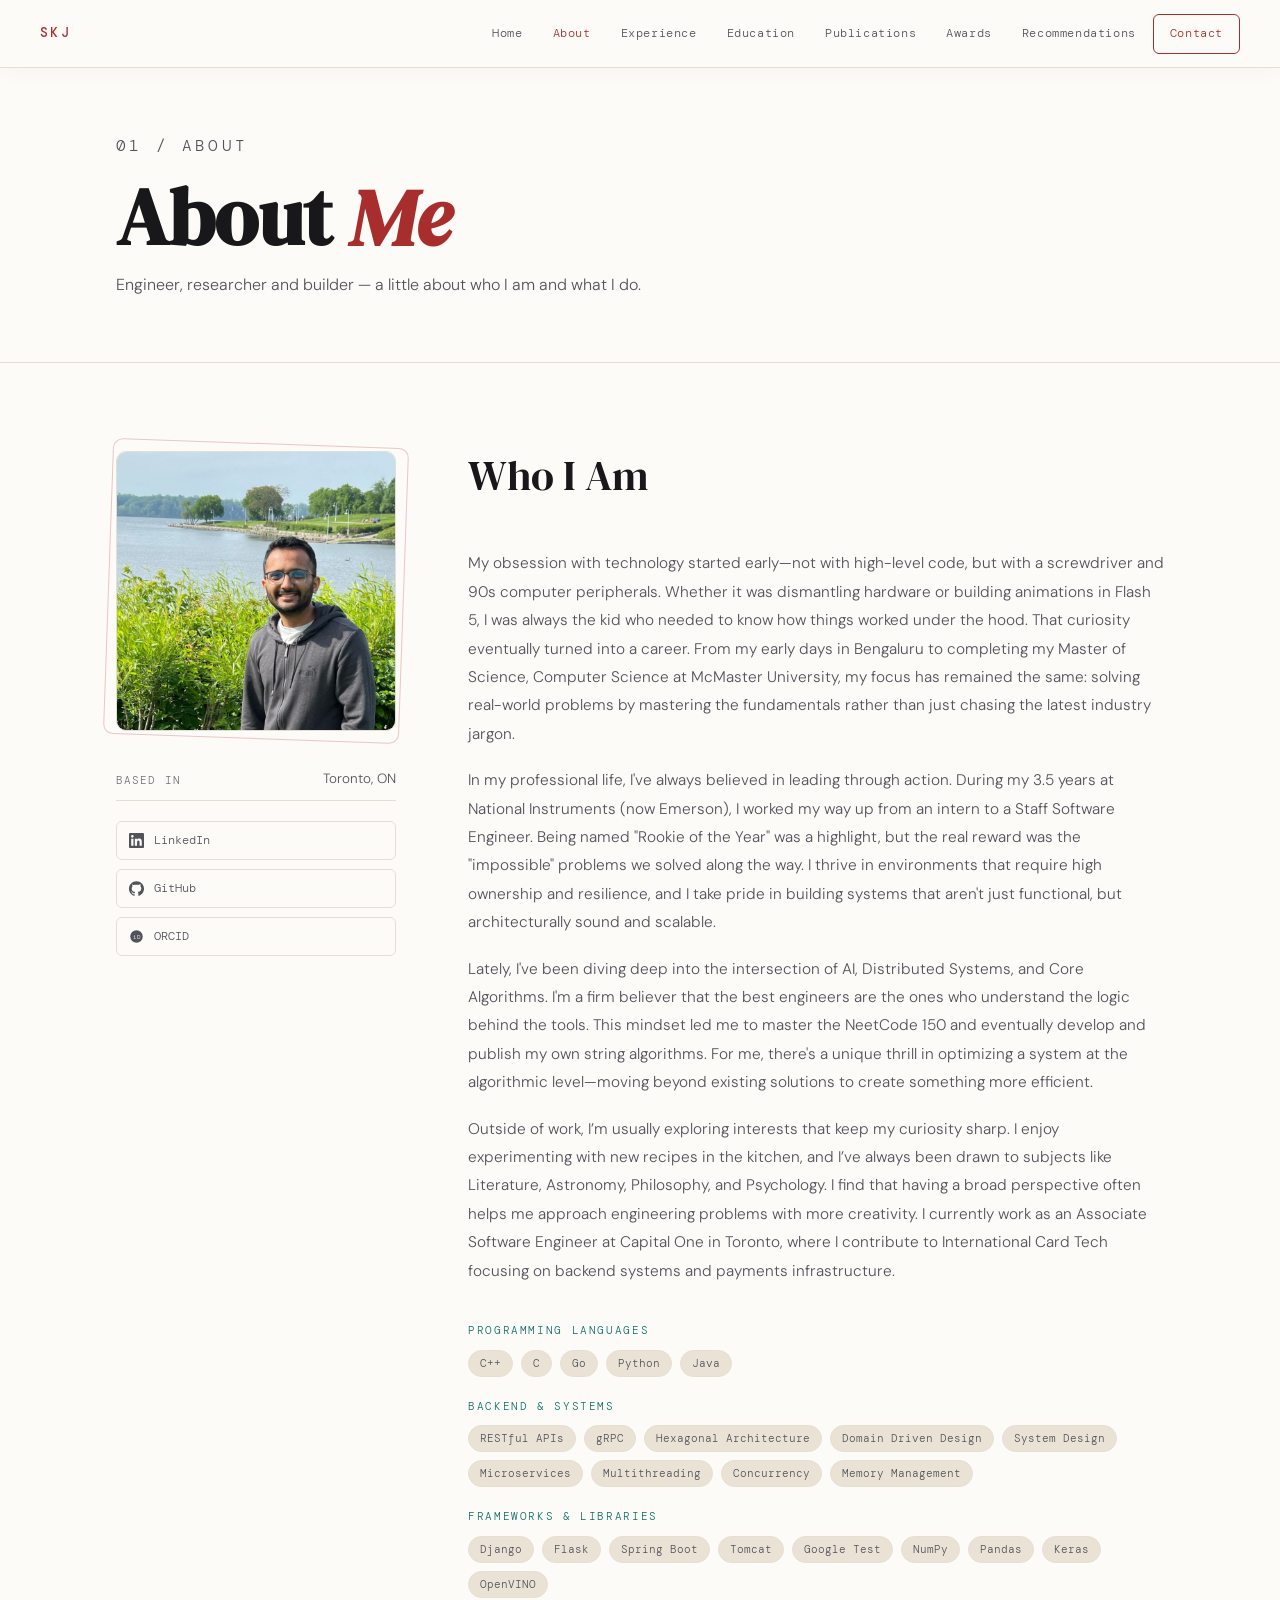
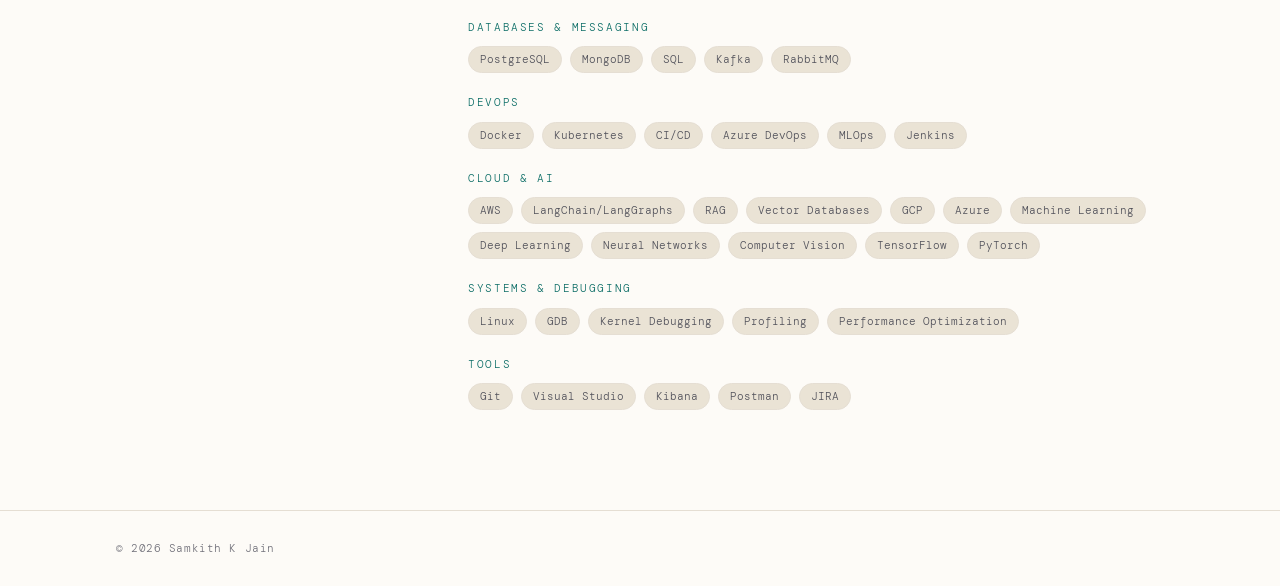
==== commit f60af201: "revamp" ====
--- a/pages/about.html
+++ b/pages/about.html
@@ -17,7 +17,7 @@
   <link rel="stylesheet" href="../css/about.css" />
   <link rel="icon" type="image/svg+xml" href="../assets/favicon.svg" />
   <link rel="manifest" href="../manifest.json" />
-  <meta name="theme-color" content="#b23a3a" />
+  <meta name="theme-color" content="#a82e2e" />
   <meta name="mobile-web-app-capable" content="yes" />
   <meta name="apple-mobile-web-app-capable" content="yes" />
   <meta name="apple-mobile-web-app-title" content="Samkith K Jain" />
--- a/css/style.css
+++ b/css/style.css
@@ -6,32 +6,48 @@
 @import url('https://fonts.googleapis.com/css2?family=DM+Serif+Display:ital@0;1&family=DM+Mono:wght@300;400;500&family=DM+Sans:ital,opsz,wght@0,9..40,300;0,9..40,400;0,9..40,500;1,9..40,300&display=swap');
 
 :root {
-  --bg:          #ffffff;
-  --bg-2:        #f8f9fa;
-  --bg-3:        #e9ecef;
-  --surface:     #ffffff;
-  --surface-2:   #f8f9fa;
-  --border:      #dee2e6;
-  --text:        #212529;
-  --text-muted:  #59636c;
-  --text-dim:    #66727a;
-  --accent:      #b23a3a;
-  --accent-2:    #8f3d3d;
-  --accent-soft: #b23a3a18;
-  --teal:        #087a72;
-  --teal-soft:   #087a7218;
-  --radius:      12px;
-  --radius-sm:   6px;
-  --font-serif:  'DM Serif Display', Georgia, serif;
-  --font-mono:   'DM Mono', 'Courier New', monospace;
-  --font-sans:   'DM Sans', system-ui, sans-serif;
-  --nav-h:       64px;
-  --max-w:       1080px;
+  --bg: #fdfbf7;
+  --bg-2: #f4efe6;
+  --bg-3: #eae3d5;
+  --surface: #ffffff;
+  --surface-2: #f8f5ee;
+  --border: #e5ded3;
+  --border-light: #ede8df;
+  --text: #18181b;
+  --text-muted: #52525b;
+  --text-dim: #71717a;
+  --accent: #a82e2e;
+  --accent-2: #842323;
+  --accent-soft: rgba(168, 46, 46, 0.08);
+  --teal: #0d6e67;
+  --teal-soft: rgba(13, 110, 103, 0.08);
+  --radius: 10px;
+  --radius-sm: 6px;
+  --radius-lg: 16px;
+  --font-serif: 'DM Serif Display', Georgia, serif;
+  --font-mono: 'DM Mono', 'Courier New', monospace;
+  --font-sans: 'DM Sans', system-ui, -apple-system, BlinkMacSystemFont, sans-serif;
+  --nav-h: 68px;
+  --max-w: 1120px;
+  --shadow-sm: 0 1px 3px rgba(24, 24, 27, 0.04);
+  --shadow-md: 0 6px 20px rgba(24, 24, 27, 0.06);
+  --shadow-lg: 0 16px 36px rgba(24, 24, 27, 0.08);
 }
 
 /* RESET */
-*, *::before, *::after { box-sizing: border-box; margin: 0; padding: 0; }
-html { scroll-behavior: smooth; font-size: 16px; }
+*,
+*::before,
+*::after {
+  box-sizing: border-box;
+  margin: 0;
+  padding: 0;
+}
+
+html {
+  scroll-behavior: smooth;
+  font-size: 16px;
+}
+
 body {
   background: var(--bg);
   color: var(--text);
@@ -43,12 +59,23 @@
   display: flex;
   flex-direction: column;
 }
-main { flex: 1; scroll-margin-top: var(--nav-h); }
-a { color: inherit; text-decoration: none; }
-a:focus-visible, button:focus-visible {
+
+main {
+  flex: 1;
+  scroll-margin-top: var(--nav-h);
+}
+
+a {
+  color: inherit;
+  text-decoration: none;
+}
+
+a:focus-visible,
+button:focus-visible {
   outline: 3px solid var(--accent);
   outline-offset: 3px;
 }
+
 .skip-link {
   position: fixed;
   top: 12px;
@@ -63,33 +90,69 @@
   transform: translateY(-150%);
   transition: transform .2s;
 }
-.skip-link:focus { transform: translateY(0); }
-ul { list-style: none; }
-img { max-width: 100%; display: block; }
-
-::-webkit-scrollbar { width: 5px; }
-::-webkit-scrollbar-track { background: var(--bg-2); }
-::-webkit-scrollbar-thumb { background: var(--text-dim); border-radius: 3px; }
+
+.skip-link:focus {
+  transform: translateY(0);
+}
+
+ul {
+  list-style: none;
+}
+
+img {
+  max-width: 100%;
+  display: block;
+}
+
+::-webkit-scrollbar {
+  width: 5px;
+}
+
+::-webkit-scrollbar-track {
+  background: var(--bg-2);
+}
+
+::-webkit-scrollbar-thumb {
+  background: var(--text-dim);
+  border-radius: 3px;
+}
 
 /* CONTAINER */
-.container { max-width: var(--max-w); margin: 0 auto; padding: 0 36px; }
+.container {
+  max-width: var(--max-w);
+  margin: 0 auto;
+  padding: 0 36px;
+}
+
 .content-section,
 .about-section,
-.rec-section { padding: 88px 0 100px; }
+.rec-section {
+  padding: 88px 0 100px;
+}
 
 /* =================== NAV =================== */
 #navbar {
-  position: fixed; top: 0; left: 0; right: 0; z-index: 200;
+  position: fixed;
+  top: 0;
+  left: 0;
+  right: 0;
+  z-index: 200;
   height: var(--nav-h);
-  display: flex; align-items: center; justify-content: space-between;
+  display: flex;
+  align-items: center;
+  justify-content: space-between;
   padding: 0 40px;
   transition: background .4s, backdrop-filter .4s, border-bottom .4s;
 }
-#navbar.scrolled, #navbar.solid {
-  background: rgba(255,255,255,.92);
+
+#navbar.scrolled,
+#navbar.solid {
+  background: rgba(253, 251, 247, 0.92);
   backdrop-filter: blur(18px);
   border-bottom: 1px solid var(--border);
-}
+  box-shadow: 0 4px 20px rgba(24, 24, 27, 0.03);
+}
+
 .nav-logo {
   font-family: var(--font-mono);
   font-size: .82rem;
@@ -98,11 +161,16 @@
   letter-spacing: .18em;
   flex-shrink: 0;
 }
+
 .nav-links {
-  display: flex; align-items: center; gap: 4px;
-}
+  display: flex;
+  align-items: center;
+  gap: 4px;
+}
+
 .nav-links a {
-  display: flex; align-items: center;
+  display: flex;
+  align-items: center;
   font-family: var(--font-mono);
   font-size: .75rem;
   letter-spacing: .05em;
@@ -113,32 +181,81 @@
   transition: color .2s, background .2s;
   white-space: nowrap;
 }
-.nav-links a:hover    { color: var(--text); background: var(--surface); }
-.nav-links a.active   { color: var(--accent); }
-.nav-links a:focus-visible { background: var(--accent-soft); }
-.nav-links a.nav-cta  { color: var(--accent); border: 1px solid var(--accent); padding: 5px 16px; }
-.nav-links a.nav-cta:hover { background: var(--accent); color: var(--bg); }
+
+.nav-links a:hover {
+  color: var(--text);
+  background: var(--surface);
+}
+
+.nav-links a.active {
+  color: var(--accent);
+}
+
+.nav-links a:focus-visible {
+  background: var(--accent-soft);
+}
+
+.nav-links a.nav-cta {
+  color: var(--accent);
+  border: 1px solid var(--accent);
+  padding: 5px 16px;
+}
+
+.nav-links a.nav-cta:hover {
+  background: var(--accent);
+  color: var(--bg);
+}
+
 .hamburger {
-  display: none; flex-direction: column; gap: 5px;
-  background: none; border: none; cursor: pointer; padding: 4px;
-  min-width: 44px; min-height: 44px; align-items: center; justify-content: center;
-}
-.hamburger span { display: block; width: 22px; height: 1.5px; background: var(--text-muted); transition: .3s; }
+  display: none;
+  flex-direction: column;
+  gap: 5px;
+  background: none;
+  border: none;
+  cursor: pointer;
+  padding: 4px;
+  min-width: 44px;
+  min-height: 44px;
+  align-items: center;
+  justify-content: center;
+}
+
+.hamburger span {
+  display: block;
+  width: 22px;
+  height: 1.5px;
+  background: var(--text-muted);
+  transition: .3s;
+}
 
 /* PAGE HERO (inner pages) */
 .page-hero {
   padding: calc(var(--nav-h) + 64px) 0 64px;
   border-bottom: 1px solid var(--border);
 }
-.page-hero .container { display: flex; flex-direction: column; gap: 12px; }
-.page-hero .section-label { margin-bottom: 4px; }
+
+.page-hero .container {
+  display: flex;
+  flex-direction: column;
+  gap: 12px;
+}
+
+.page-hero .section-label {
+  margin-bottom: 4px;
+}
+
 .page-hero h1 {
   font-family: var(--font-serif);
   font-size: clamp(2.6rem, 7vw, 5rem);
   line-height: 1.05;
   color: var(--text);
 }
-.page-hero h1 em { font-style: italic; color: var(--accent); }
+
+.page-hero h1 em {
+  font-style: italic;
+  color: var(--accent);
+}
+
 .page-hero p {
   font-size: 1rem;
   color: var(--text-muted);
@@ -154,6 +271,7 @@
   text-transform: uppercase;
   margin-bottom: 10px;
 }
+
 .section-heading {
   font-family: var(--font-serif);
   font-size: clamp(1.8rem, 4vw, 2.6rem);
@@ -176,58 +294,101 @@
 }
 
 /* =================== TIMELINE =================== */
-.timeline { position: relative; padding-left: 36px; }
+.timeline {
+  position: relative;
+  padding-left: 36px;
+}
+
 .timeline::before {
   content: '';
-  position: absolute; left: 7px; top: 12px; bottom: 0;
+  position: absolute;
+  left: 7px;
+  top: 12px;
+  bottom: 0;
   width: 1px;
   background: linear-gradient(to bottom, var(--accent) 0%, var(--border) 40%, transparent 100%);
 }
+
 .timeline-item {
   position: relative;
   margin-bottom: 44px;
   opacity: 0;
   transform: translateX(-18px);
 }
-.timeline-item.visible { opacity: 1; transform: translateX(0); transition: opacity .5s }
-.timeline-marker { position: absolute; left: -36px; top: 18px; }
+
+.timeline-item.visible {
+  opacity: 1;
+  transform: translateX(0);
+  transition: opacity .5s
+}
+
+.timeline-marker {
+  position: absolute;
+  left: -36px;
+  top: 18px;
+}
+
 .marker-dot {
-  width: 15px; height: 15px;
+  width: 15px;
+  height: 15px;
   border-radius: 50%;
   background: var(--bg);
   border: 2px solid var(--accent);
   box-shadow: 0 0 0 4px var(--accent-soft);
   transition: background .3s;
 }
-.timeline-item:hover .marker-dot { background: var(--accent); }
+
+.timeline-item:hover .marker-dot {
+  background: var(--accent);
+}
+
 .timeline-card {
   background: var(--surface);
   border: 1px solid var(--border);
   border-radius: var(--radius);
   padding: 26px 30px;
   transition: border-color .3s, box-shadow .3s, transform .3s;
-  position: relative; overflow: hidden;
-}
+  position: relative;
+  overflow: hidden;
+}
+
 .timeline-card::before {
   content: '';
-  position: absolute; left: 0; top: 0; bottom: 0; width: 3px;
+  position: absolute;
+  left: 0;
+  top: 0;
+  bottom: 0;
+  width: 3px;
   background: var(--accent);
   border-radius: 3px 0 0 3px;
-  opacity: 0; transition: opacity .3s;
-}
+  opacity: 0;
+  transition: opacity .3s;
+}
+
 .timeline-item:hover .timeline-card {
-  border-color: rgba(178,58,58,.3);
-  box-shadow: 0 8px 40px rgba(0,0,0,.15);
+  border-color: rgba(178, 58, 58, .3);
+  box-shadow: 0 8px 40px rgba(0, 0, 0, .15);
   transform: translateX(4px);
 }
-.timeline-item:hover .timeline-card::before { opacity: 1; }
-.card-meta { display: flex; align-items: center; gap: 12px; margin-bottom: 8px; }
+
+.timeline-item:hover .timeline-card::before {
+  opacity: 1;
+}
+
+.card-meta {
+  display: flex;
+  align-items: center;
+  gap: 12px;
+  margin-bottom: 8px;
+}
+
 .card-date {
   font-family: var(--font-mono);
   font-size: .7rem;
   color: var(--text-dim);
   letter-spacing: .04em;
 }
+
 .card-type {
   font-family: var(--font-mono);
   font-size: .63rem;
@@ -237,8 +398,9 @@
   color: var(--teal);
   padding: 2px 9px;
   border-radius: 100px;
-  border: 1px solid rgba(8,122,114,.2);
-}
+  border: 1px solid rgba(8, 122, 114, .2);
+}
+
 .card-title {
   font-family: var(--font-serif);
   font-size: 1.25rem;
@@ -246,8 +408,20 @@
   color: var(--text);
   margin-bottom: 3px;
 }
-.card-org { font-size: .84rem; color: var(--text-muted); margin-bottom: 14px; }
-.card-bullets { display: flex; flex-direction: column; gap: 7px; margin-bottom: 14px; }
+
+.card-org {
+  font-size: .84rem;
+  color: var(--text-muted);
+  margin-bottom: 14px;
+}
+
+.card-bullets {
+  display: flex;
+  flex-direction: column;
+  gap: 7px;
+  margin-bottom: 14px;
+}
+
 .card-bullets li {
   font-size: .86rem;
   color: var(--text-muted);
@@ -255,42 +429,108 @@
   position: relative;
   line-height: 1.6;
 }
-.card-bullets li::before { content: '→'; position: absolute; left: 0; color: var(--accent); font-size: .78rem; }
-.card-description { font-size: .86rem; color: var(--text-muted); margin-bottom: 8px; line-height: 1.7; }
-.card-tags { display: flex; flex-wrap: wrap; gap: 7px; }
+
+.card-bullets li::before {
+  content: '→';
+  position: absolute;
+  left: 0;
+  color: var(--accent);
+  font-size: .78rem;
+}
+
+.card-description {
+  font-size: .86rem;
+  color: var(--text-muted);
+  margin-bottom: 8px;
+  line-height: 1.7;
+}
+
+.card-tags {
+  display: flex;
+  flex-wrap: wrap;
+  gap: 7px;
+}
 
 /* EXP CARD */
-.exp-card { display: grid; grid-template-columns: 42px 1fr; gap: 18px; align-items: start; }
+.exp-card {
+  display: grid;
+  grid-template-columns: 42px 1fr;
+  gap: 18px;
+  align-items: start;
+}
+
 .exp-icon {
-  width: 42px; height: 42px;
-  display: flex; align-items: center; justify-content: center;
+  width: 42px;
+  height: 42px;
+  display: flex;
+  align-items: center;
+  justify-content: center;
   background: var(--accent-soft);
-  border: 1px solid rgba(178,58,58,.3);
+  border: 1px solid rgba(178, 58, 58, .3);
   border-radius: var(--radius-sm);
   color: var(--accent);
 }
-.exp-icon svg { width: 20px; height: 20px; }
+
+.exp-icon svg {
+  width: 20px;
+  height: 20px;
+}
+
 .exp-icon img {
-  width: 100%; height: 100%; object-fit: contain;
-}
-.exp-icon img.ni-logo { background: transparent; border-radius: 4px; padding: 0; }
+  width: 100%;
+  height: 100%;
+  object-fit: contain;
+}
+
+.exp-icon img.ni-logo {
+  background: transparent;
+  border-radius: 4px;
+  padding: 0;
+}
 
 /* EDU CARD */
-.edu-card { display: grid; grid-template-columns: 42px 1fr; gap: 18px; align-items: start; }
+.edu-card {
+  display: grid;
+  grid-template-columns: 42px 1fr;
+  gap: 18px;
+  align-items: start;
+}
+
 .edu-icon {
-  width: 42px; height: 42px;
-  display: flex; align-items: center; justify-content: center;
+  width: 42px;
+  height: 42px;
+  display: flex;
+  align-items: center;
+  justify-content: center;
   background: var(--accent-soft);
-  border: 1px solid rgba(178,58,58,.3);
+  border: 1px solid rgba(178, 58, 58, .3);
   border-radius: var(--radius-sm);
   color: var(--accent);
 }
-.edu-icon svg { width: 20px; height: 20px; }
-.edu-icon img { width: 100%; height: 100%; object-fit: contain; }
+
+.edu-icon svg {
+  width: 20px;
+  height: 20px;
+}
+
+.edu-icon img {
+  width: 100%;
+  height: 100%;
+  object-fit: contain;
+}
 
 /* =================== PUBLICATIONS =================== */
-.publications-section { padding-top: 88px; }
-.pub-filter { display: flex; gap: 8px; flex-wrap: wrap; margin-bottom: 36px; }
+.publications-section {
+  padding-top: 88px;
+}
+
+.pub-filter {
+  display: flex;
+  gap: 8px;
+  flex-wrap: wrap;
+  margin-bottom: 36px;
+}
+
 .filter-btn {
   font-family: var(--font-mono);
   font-size: .73rem;
@@ -304,33 +544,63 @@
   cursor: pointer;
   transition: all .2s;
 }
-.filter-btn:hover { border-color: var(--accent); color: var(--accent); }
-.filter-btn.active { background: var(--accent); border-color: var(--accent); color: var(--bg); }
-.pub-list { display: flex; flex-direction: column; gap: 2px; }
+
+.filter-btn:hover {
+  border-color: var(--accent);
+  color: var(--accent);
+}
+
+.filter-btn.active {
+  background: var(--accent);
+  border-color: var(--accent);
+  color: var(--bg);
+}
+
+.pub-list {
+  display: flex;
+  flex-direction: column;
+  gap: 2px;
+}
+
 .pub-item {
   display: grid;
   grid-template-columns: 44px 1fr;
   gap: 22px;
   padding: 22px 26px;
-  border: 1px solid var(--border); /* visible border on load */
+  border: 1px solid var(--border);
+  /* visible border on load */
   border-radius: var(--radius);
   transition: background .3s, border-color .3s, box-shadow .3s;
   align-items: start;
   opacity: 0;
   transform: translateY(20px);
 }
+
 .pub-item.visible {
   opacity: 1;
   transform: translateY(0);
   transition: opacity .6s, transform .6s;
 }
+
 .pub-item:hover {
   background: var(--surface);
-  border-color: var(--accent); /* accent highlight */
-  box-shadow: 0 4px 12px rgba(0,0,0,0.08); /* subtle elevation */
-}
-.pub-item.hidden { display: none; }
-.pub-number { font-family: var(--font-mono); font-size: .73rem; color: var(--text-dim); padding-top: 4px; }
+  border-color: var(--accent);
+  /* accent highlight */
+  box-shadow: 0 4px 12px rgba(0, 0, 0, 0.08);
+  /* subtle elevation */
+}
+
+.pub-item.hidden {
+  display: none;
+}
+
+.pub-number {
+  font-family: var(--font-mono);
+  font-size: .73rem;
+  color: var(--text-dim);
+  padding-top: 4px;
+}
+
 .pub-type-badge {
   font-family: var(--font-mono);
   font-size: .63rem;
@@ -341,15 +611,82 @@
   margin-bottom: 9px;
   display: inline-block;
 }
-.pub-type-badge.conference { background: var(--teal-soft); color: var(--teal); border: 1px solid rgba(8,122,114,.25); }
-.pub-type-badge.journal    { background: var(--accent-soft); color: var(--accent); border: 1px solid rgba(178,58,58,.25); }
-.pub-type-badge.workshop   { background: rgba(143,61,61,.1); color: var(--accent-2); border: 1px solid rgba(143,61,61,.25); }
-.pub-title { font-family: var(--font-serif); font-size: 1.08rem; font-weight: 400; color: var(--text); margin-bottom: 7px; line-height: 1.4; }
-.pub-authors { font-size: .81rem; color: var(--text-muted); margin-bottom: 3px; }
-.pub-venue { font-family: var(--font-mono); font-size: .72rem; color: var(--text-dim); margin-bottom: 12px; }
-.pub-links { display: flex; gap: 12px; flex-wrap: wrap; }
-.pub-link { font-family: var(--font-mono); font-size: .7rem; color: var(--accent); transition: opacity .2s; }
-.pub-link:hover { opacity: .65; }
+
+.pub-type-badge.conference {
+  background: var(--teal-soft);
+  color: var(--teal);
+  border: 1px solid rgba(8, 122, 114, .25);
+}
+
+.pub-type-badge.journal {
+  background: var(--accent-soft);
+  color: var(--accent);
+  border: 1px solid rgba(178, 58, 58, .25);
+}
+
+.pub-type-badge.workshop {
+  background: rgba(143, 61, 61, .1);
+  color: var(--accent-2);
+  border: 1px solid rgba(143, 61, 61, .25);
+}
+
+.pub-title {
+  font-family: var(--font-serif);
+  font-size: 1.08rem;
+  font-weight: 400;
+  color: var(--text);
+  margin-bottom: 7px;
+  line-height: 1.4;
+}
+
+.pub-authors {
+  font-size: .81rem;
+  color: var(--text-muted);
+  margin-bottom: 3px;
+}
+
+.pub-venue {
+  font-family: var(--font-mono);
+  font-size: .72rem;
+  color: var(--text-dim);
+  margin-bottom: 12px;
+}
+
+.pub-links {
+  display: flex;
+  gap: 10px;
+  flex-wrap: wrap;
+  margin-top: 14px;
+}
+
+.pub-link {
+  display: inline-flex;
+  align-items: center;
+  gap: 6px;
+  font-family: var(--font-mono);
+  font-size: 0.74rem;
+  letter-spacing: 0.03em;
+  color: var(--accent);
+  background: var(--surface-2);
+  border: 1px solid var(--border);
+  padding: 6px 14px;
+  border-radius: var(--radius-sm);
+  transition: all 0.2s ease;
+  text-decoration: none;
+  box-shadow: 0 1px 2px rgba(24, 24, 27, 0.03);
+}
+
+.pub-link:hover {
+  background: var(--accent);
+  color: #ffffff;
+  border-color: var(--accent);
+  transform: translateY(-1px);
+  box-shadow: 0 4px 12px rgba(168, 46, 46, 0.2);
+}
+
+.pub-link:active {
+  transform: translateY(0);
+}
 
 /* =================== AWARDS =================== */
 .awards-grid {
@@ -357,29 +694,82 @@
   grid-template-columns: repeat(auto-fill, minmax(240px, 1fr));
   gap: 18px;
 }
+
 .award-card {
   background: var(--surface);
   border: 1px solid var(--border);
   border-radius: var(--radius);
   padding: 26px 22px;
-  position: relative; overflow: hidden;
+  position: relative;
+  overflow: hidden;
   transition: border-color .3s, transform .3s, box-shadow .3s;
-  opacity: 0; transform: translateY(18px);
-}
-.award-card.visible { opacity: 1; transform: translateY(0); }
+  opacity: 0;
+  transform: translateY(18px);
+}
+
+.award-card.visible {
+  opacity: 1;
+  transform: translateY(0);
+}
+
 .award-card::after {
   content: '';
-  position: absolute; bottom: 0; left: 0; right: 0; height: 2px;
+  position: absolute;
+  bottom: 0;
+  left: 0;
+  right: 0;
+  height: 2px;
   background: linear-gradient(90deg, var(--accent), var(--teal));
-  transform: scaleX(0); transition: transform .4s; transform-origin: left;
-}
-.award-card:hover { border-color: rgba(178,58,58,.3); transform: translateY(-4px); box-shadow: 0 16px 40px rgba(0,0,0,.3); }
-.award-card:hover::after { transform: scaleX(1); }
-.award-year { font-family: var(--font-mono); font-size: .67rem; letter-spacing: .12em; color: var(--text-dim); margin-bottom: 14px; }
-.award-icon { font-size: 1.8rem; margin-bottom: 14px; line-height: 1; }
-.award-title { font-family: var(--font-serif); font-size: 1.05rem; font-weight: 400; color: var(--text); margin-bottom: 5px; line-height: 1.3; }
-.award-org { font-family: var(--font-mono); font-size: .73rem; color: var(--accent); margin-bottom: 9px; }
-.award-desc { font-size: .8rem; color: var(--text-muted); line-height: 1.6; }
+  transform: scaleX(0);
+  transition: transform .4s;
+  transform-origin: left;
+}
+
+.award-card:hover {
+  border-color: rgba(178, 58, 58, .3);
+  transform: translateY(-4px);
+  box-shadow: 0 16px 40px rgba(0, 0, 0, .3);
+}
+
+.award-card:hover::after {
+  transform: scaleX(1);
+}
+
+.award-year {
+  font-family: var(--font-mono);
+  font-size: .67rem;
+  letter-spacing: .12em;
+  color: var(--text-dim);
+  margin-bottom: 14px;
+}
+
+.award-icon {
+  font-size: 1.8rem;
+  margin-bottom: 14px;
+  line-height: 1;
+}
+
+.award-title {
+  font-family: var(--font-serif);
+  font-size: 1.05rem;
+  font-weight: 400;
+  color: var(--text);
+  margin-bottom: 5px;
+  line-height: 1.3;
+}
+
+.award-org {
+  font-family: var(--font-mono);
+  font-size: .73rem;
+  color: var(--accent);
+  margin-bottom: 9px;
+}
+
+.award-desc {
+  font-size: .8rem;
+  color: var(--text-muted);
+  line-height: 1.6;
+}
 
 /* =================== FOOTER =================== */
 footer {
@@ -387,14 +777,37 @@
   border-top: 1px solid var(--border);
   padding: 28px 0;
 }
+
 .footer-inner {
-  display: flex; align-items: center; justify-content: space-between;
-  flex-wrap: wrap; gap: 16px;
-}
-footer p { font-family: var(--font-mono); font-size: .7rem; color: var(--text-dim); letter-spacing: .05em; }
-.footer-nav { display: flex; gap: 20px; }
-.footer-nav a { font-family: var(--font-mono); font-size: .7rem; color: var(--text-dim); transition: color .2s; }
-.footer-nav a:hover { color: var(--text-muted); }
+  display: flex;
+  align-items: center;
+  justify-content: space-between;
+  flex-wrap: wrap;
+  gap: 16px;
+}
+
+footer p {
+  font-family: var(--font-mono);
+  font-size: .7rem;
+  color: var(--text-dim);
+  letter-spacing: .05em;
+}
+
+.footer-nav {
+  display: flex;
+  gap: 20px;
+}
+
+.footer-nav a {
+  font-family: var(--font-mono);
+  font-size: .7rem;
+  color: var(--text-dim);
+  transition: color .2s;
+}
+
+.footer-nav a:hover {
+  color: var(--text-muted);
+}
 
 /* =================== BUTTONS =================== */
 .btn-primary {
@@ -408,7 +821,12 @@
   display: inline-block;
   transition: transform .2s, box-shadow .2s;
 }
-.btn-primary:hover { transform: translateY(-2px); box-shadow: 0 10px 28px rgba(178,58,58,.28); }
+
+.btn-primary:hover {
+  transform: translateY(-2px);
+  box-shadow: 0 10px 28px rgba(178, 58, 58, .28);
+}
+
 .btn-ghost {
   color: var(--text);
   font-family: var(--font-sans);
@@ -419,11 +837,17 @@
   display: inline-block;
   transition: border-color .2s, background .2s;
 }
-.btn-ghost:hover { border-color: var(--text-muted); background: var(--surface); }
+
+.btn-ghost:hover {
+  border-color: var(--text-muted);
+  background: var(--surface);
+}
 
 /* =================== ICON LINKS =================== */
 .icon-link {
-  display: flex; align-items: center; gap: 10px;
+  display: flex;
+  align-items: center;
+  gap: 10px;
   font-family: var(--font-mono);
   font-size: .77rem;
   color: var(--text-muted);
@@ -432,54 +856,127 @@
   border: 1px solid var(--border);
   transition: color .2s, border-color .2s, background .2s;
 }
-.icon-link svg { width: 15px; height: 15px; flex-shrink: 0; }
-.icon-link:hover { color: var(--accent); border-color: var(--accent); background: var(--accent-soft); }
+
+.icon-link svg {
+  width: 15px;
+  height: 15px;
+  flex-shrink: 0;
+}
+
+.icon-link:hover {
+  color: var(--accent);
+  border-color: var(--accent);
+  background: var(--accent-soft);
+}
 
 /* =================== ANIMATIONS =================== */
 @keyframes fadeUp {
-  from { opacity: 0; transform: translateY(18px); }
-  to   { opacity: 1; transform: translateY(0); }
+  from {
+    opacity: 0;
+    transform: translateY(18px);
+  }
+
+  to {
+    opacity: 1;
+    transform: translateY(0);
+  }
 }
 
 @media (prefers-reduced-motion: reduce) {
-  *, *::before, *::after {
+
+  *,
+  *::before,
+  *::after {
     scroll-behavior: auto !important;
     animation-duration: .01ms !important;
     animation-iteration-count: 1 !important;
     transition-duration: .01ms !important;
   }
 }
+
 @keyframes fadeIn {
-  from { opacity: 0; }
-  to   { opacity: 1; }
+  from {
+    opacity: 0;
+  }
+
+  to {
+    opacity: 1;
+  }
 }
 
 /* =================== RESPONSIVE =================== */
-@media (max-width: 768px) {
-  .nav-links { display: none; }
+@media (max-width: 900px) {
+  .nav-links {
+    display: none;
+  }
+
   .nav-links.open {
-    display: flex; flex-direction: column; align-items: flex-start;
-    position: fixed; top: var(--nav-h); left: 0; right: 0;
-    background: rgba(255,255,255,.96); backdrop-filter: blur(16px);
-    padding: 20px 28px; border-bottom: 1px solid var(--border); gap: 2px;
-  }
-  .nav-links.open a { width: 100%; }
-  .hamburger { display: flex; }
-  .container { padding: 0 20px; }
-  #navbar { padding: 0 20px; }
+    display: flex;
+    flex-direction: column;
+    align-items: flex-start;
+    position: fixed;
+    top: var(--nav-h);
+    left: 0;
+    right: 0;
+    background: rgba(253, 251, 247, 0.98);
+    backdrop-filter: blur(16px);
+    padding: 20px 28px;
+    border-bottom: 1px solid var(--border);
+    gap: 2px;
+    box-shadow: 0 12px 30px rgba(24, 24, 27, 0.08);
+  }
+
+  .nav-links.open a {
+    width: 100%;
+  }
+
+  .hamburger {
+    display: flex;
+  }
+
+  .container {
+    padding: 0 20px;
+  }
+
+  #navbar {
+    padding: 0 20px;
+  }
+
   .content-section,
   .about-section,
   .rec-section,
-  .publications-section { padding-top: 56px; }
-  .edu-card { grid-template-columns: 1fr; }
-  .edu-icon { display: none; }
-  .pub-item { grid-template-columns: 1fr; }
-  .pub-number { display: none; }
-  .footer-inner { flex-direction: column; gap: 10px; }
-}
-
-div.page-hero + main#main-content > section:first-child { padding-top: 88px; }
+  .publications-section {
+    padding-top: 56px;
+  }
+
+  .edu-card {
+    grid-template-columns: 1fr;
+  }
+
+  .edu-icon {
+    display: none;
+  }
+
+  .pub-item {
+    grid-template-columns: 1fr;
+  }
+
+  .pub-number {
+    display: none;
+  }
+
+  .footer-inner {
+    flex-direction: column;
+    gap: 10px;
+  }
+}
+
+div.page-hero+main#main-content>section:first-child {
+  padding-top: 88px;
+}
 
 @media (max-width: 768px) {
-  div.page-hero + main#main-content > section:first-child { padding-top: 56px; }
-}
+  div.page-hero+main#main-content>section:first-child {
+    padding-top: 56px;
+  }
+}
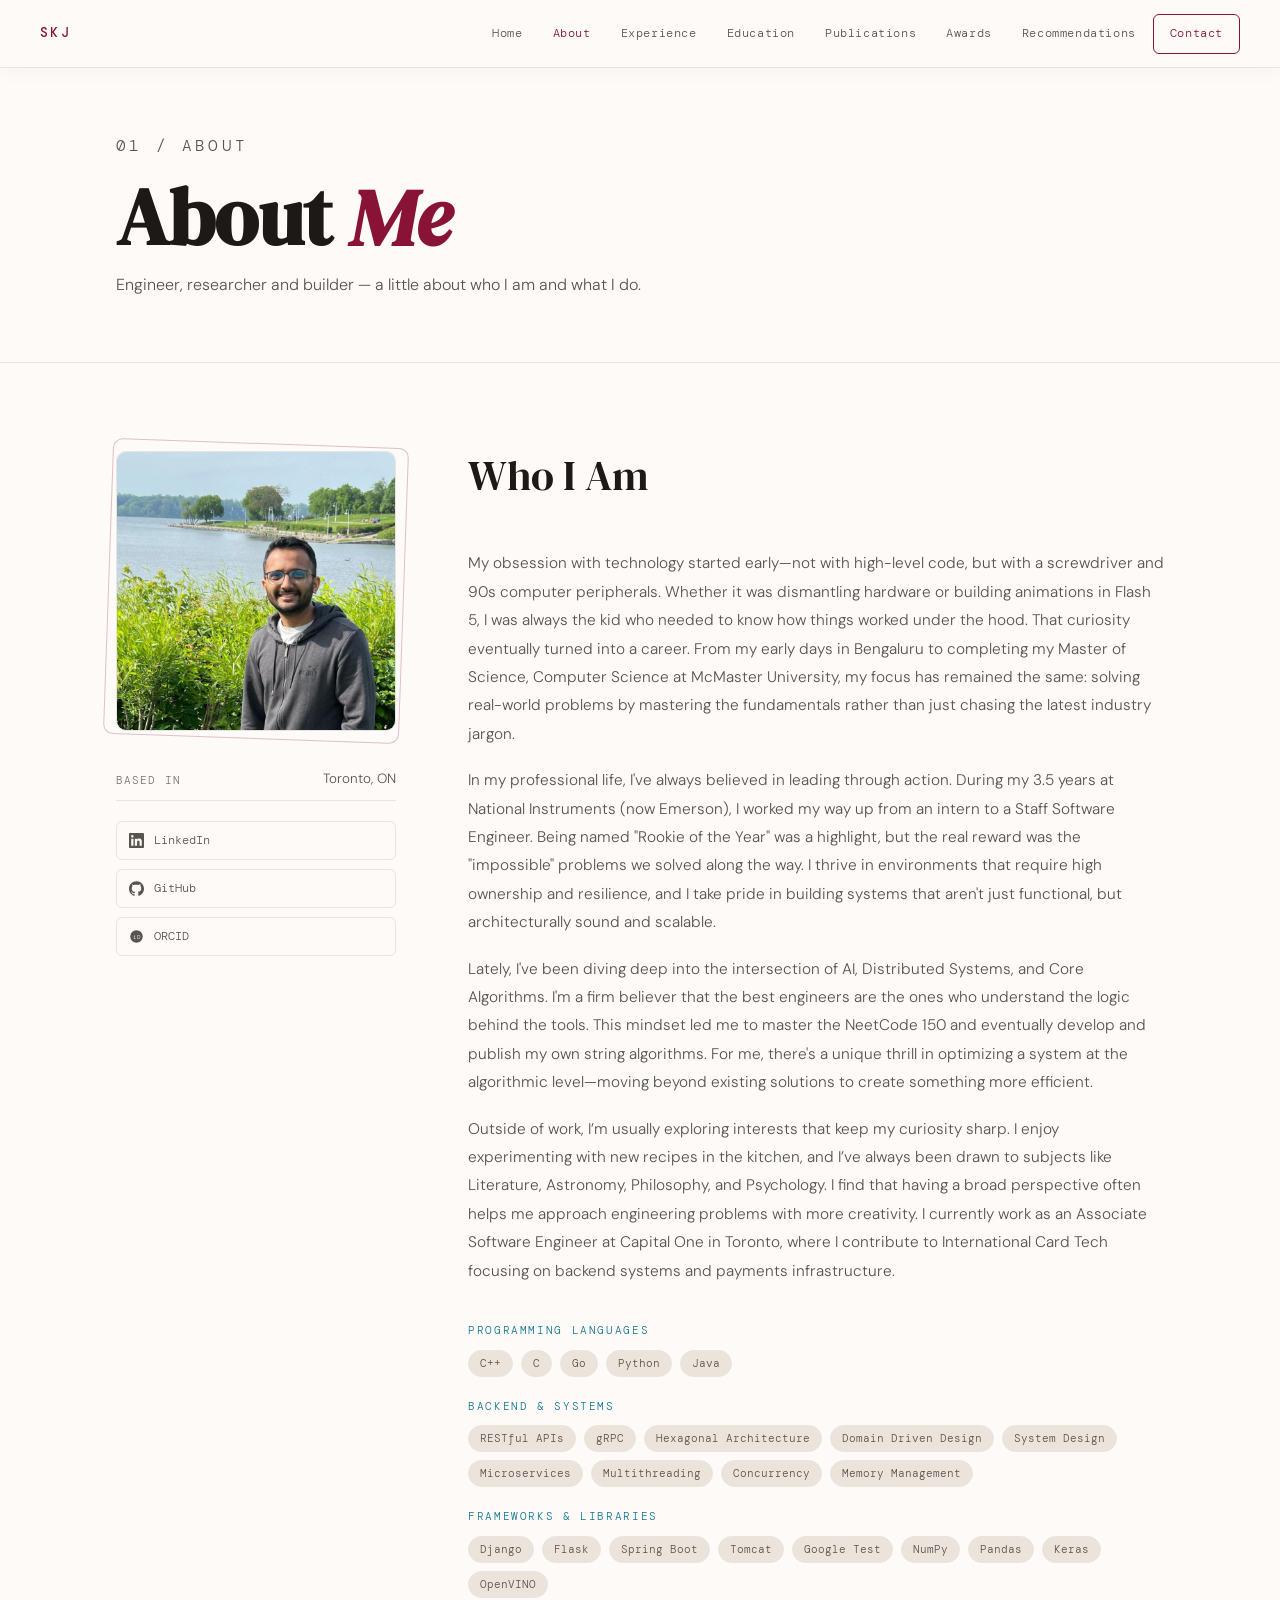
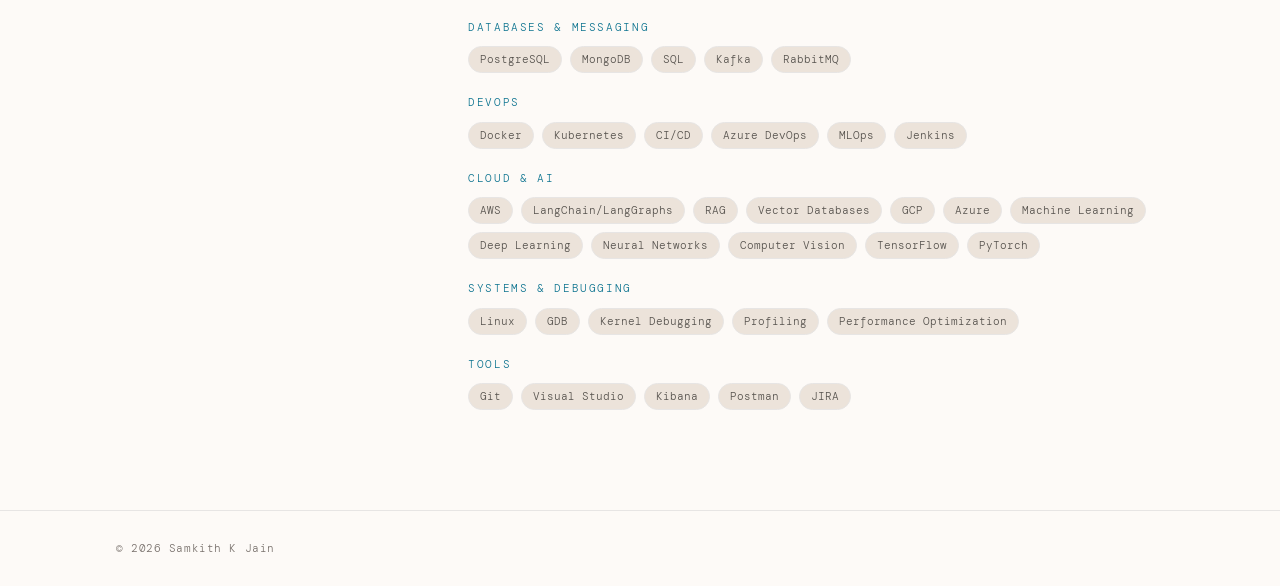
==== commit 2cb817a3: "revamp" ====
--- a/pages/about.html
+++ b/pages/about.html
@@ -1,27 +1,32 @@
 <!DOCTYPE html>
 <html lang="en">
+
 <head>
   <meta charset="UTF-8" />
   <meta name="viewport" content="width=device-width, initial-scale=1.0" />
   <title>About — Samkith K Jain</title>
-  <meta name="description" content="Learn about Samkith K Jain's background, interests, and approach to software engineering and computer science research." />
+  <meta name="description"
+    content="Learn about Samkith K Jain's background, interests, and approach to software engineering and computer science research." />
   <meta name="author" content="Samkith K Jain" />
   <meta property="og:title" content="About — Samkith K Jain" />
-  <meta property="og:description" content="Samkith K Jain's background, interests, and approach to software engineering and computer science research." />
+  <meta property="og:description"
+    content="Samkith K Jain's background, interests, and approach to software engineering and computer science research." />
   <meta property="og:site_name" content="Samkith K Jain" />
   <meta property="og:type" content="profile" />
   <meta name="twitter:card" content="summary" />
   <meta name="twitter:title" content="About — Samkith K Jain" />
-  <meta name="twitter:description" content="Samkith K Jain's background, interests, and approach to software engineering and computer science research." />
+  <meta name="twitter:description"
+    content="Samkith K Jain's background, interests, and approach to software engineering and computer science research." />
   <link rel="stylesheet" href="../css/style.css" />
   <link rel="stylesheet" href="../css/about.css" />
   <link rel="icon" type="image/svg+xml" href="../assets/favicon.svg" />
   <link rel="manifest" href="../manifest.json" />
-  <meta name="theme-color" content="#a82e2e" />
+  <meta name="theme-color" content="#881337" />
   <meta name="mobile-web-app-capable" content="yes" />
   <meta name="apple-mobile-web-app-capable" content="yes" />
   <meta name="apple-mobile-web-app-title" content="Samkith K Jain" />
 </head>
+
 <body>
   <a class="skip-link" href="#main-content">Skip to content</a>
 
@@ -59,7 +64,7 @@
           <aside class="about-sidebar">
             <div class="about-photo-frame">
               <div class="photo-placeholder">
-                  <img src="../assets/images/profile.jpeg" alt="Samkith K Jain" />
+                <img src="../assets/images/profile.jpeg" alt="Samkith K Jain" />
               </div>
             </div>
 
@@ -72,15 +77,24 @@
 
             <div class="about-links">
               <a href="https://linkedin.com/in/samkithkjain" target="_blank" rel="noopener" class="icon-link">
-                <svg viewBox="0 0 24 24" fill="currentColor"><path d="M20.447 20.452h-3.554v-5.569c0-1.328-.027-3.037-1.852-3.037-1.853 0-2.136 1.445-2.136 2.939v5.667H9.351V9h3.414v1.561h.046c.477-.9 1.637-1.85 3.37-1.85 3.601 0 4.267 2.37 4.267 5.455v6.286zM5.337 7.433a2.062 2.062 0 01-2.063-2.065 2.064 2.064 0 112.063 2.065zm1.782 13.019H3.555V9h3.564v11.452zM22.225 0H1.771C.792 0 0 .774 0 1.729v20.542C0 23.227.792 24 1.771 24h20.451C23.2 24 24 23.227 24 22.271V1.729C24 .774 23.2 0 22.222 0h.003z"/></svg>
+                <svg viewBox="0 0 24 24" fill="currentColor">
+                  <path
+                    d="M20.447 20.452h-3.554v-5.569c0-1.328-.027-3.037-1.852-3.037-1.853 0-2.136 1.445-2.136 2.939v5.667H9.351V9h3.414v1.561h.046c.477-.9 1.637-1.85 3.37-1.85 3.601 0 4.267 2.37 4.267 5.455v6.286zM5.337 7.433a2.062 2.062 0 01-2.063-2.065 2.064 2.064 0 112.063 2.065zm1.782 13.019H3.555V9h3.564v11.452zM22.225 0H1.771C.792 0 0 .774 0 1.729v20.542C0 23.227.792 24 1.771 24h20.451C23.2 24 24 23.227 24 22.271V1.729C24 .774 23.2 0 22.222 0h.003z" />
+                </svg>
                 LinkedIn
               </a>
               <a href="https://github.com/samkithkjain" target="_blank" rel="noopener" class="icon-link">
-                <svg viewBox="0 0 24 24" fill="currentColor"><path d="M12 .297c-6.63 0-12 5.373-12 12 0 5.303 3.438 9.8 8.205 11.385.6.113.82-.258.82-.577 0-.285-.01-1.04-.015-2.04-3.338.724-4.042-1.61-4.042-1.61C4.422 18.07 3.633 17.7 3.633 17.7c-1.087-.744.084-.729.084-.729 1.205.084 1.838 1.236 1.838 1.236 1.07 1.835 2.809 1.305 3.495.998.108-.776.417-1.305.76-1.605-2.665-.3-5.466-1.332-5.466-5.93 0-1.31.465-2.38 1.235-3.22-.135-.303-.54-1.523.105-3.176 0 0 1.005-.322 3.3 1.23.96-.267 1.98-.399 3-.405 1.02.006 2.04.138 3 .405 2.28-1.552 3.285-1.23 3.285-1.23.645 1.653.24 2.873.12 3.176.765.84 1.23 1.91 1.23 3.22 0 4.61-2.805 5.625-5.475 5.92.42.36.81 1.096.81 2.22 0 1.606-.015 2.896-.015 3.286 0 .315.21.69.825.57C20.565 22.092 24 17.592 24 12.297c0-6.627-5.373-12-12-12"/></svg>
+                <svg viewBox="0 0 24 24" fill="currentColor">
+                  <path
+                    d="M12 .297c-6.63 0-12 5.373-12 12 0 5.303 3.438 9.8 8.205 11.385.6.113.82-.258.82-.577 0-.285-.01-1.04-.015-2.04-3.338.724-4.042-1.61-4.042-1.61C4.422 18.07 3.633 17.7 3.633 17.7c-1.087-.744.084-.729.084-.729 1.205.084 1.838 1.236 1.838 1.236 1.07 1.835 2.809 1.305 3.495.998.108-.776.417-1.305.76-1.605-2.665-.3-5.466-1.332-5.466-5.93 0-1.31.465-2.38 1.235-3.22-.135-.303-.54-1.523.105-3.176 0 0 1.005-.322 3.3 1.23.96-.267 1.98-.399 3-.405 1.02.006 2.04.138 3 .405 2.28-1.552 3.285-1.23 3.285-1.23.645 1.653.24 2.873.12 3.176.765.84 1.23 1.91 1.23 3.22 0 4.61-2.805 5.625-5.475 5.92.42.36.81 1.096.81 2.22 0 1.606-.015 2.896-.015 3.286 0 .315.21.69.825.57C20.565 22.092 24 17.592 24 12.297c0-6.627-5.373-12-12-12" />
+                </svg>
                 GitHub
               </a>
               <a href="https://orcid.org/0009-0008-5300-6875" target="_blank" rel="noopener" class="icon-link">
-                <svg viewBox="0 0 24 24" fill="currentColor"><circle cx="12" cy="12" r="10"/><text x="12" y="16" text-anchor="middle" font-size="10" fill="white">iD</text></svg>
+                <svg viewBox="0 0 24 24" fill="currentColor">
+                  <circle cx="12" cy="12" r="10" /><text x="12" y="16" text-anchor="middle" font-size="10"
+                    fill="white">iD</text>
+                </svg>
                 ORCID
               </a>
             </div>
@@ -91,16 +105,33 @@
             <h2 class="section-heading">Who I Am</h2>
 
             <p class="about-bio">
-              My obsession with technology started early—not with high-level code, but with a screwdriver and 90s computer peripherals. Whether it was dismantling hardware or building animations in Flash 5, I was always the kid who needed to know how things worked under the hood. That curiosity eventually turned into a career. From my early days in Bengaluru to completing my Master of Science, Computer Science at McMaster University, my focus has remained the same: solving real-world problems by mastering the fundamentals rather than just chasing the latest industry jargon.
-            </p>
-            <p class="about-bio">
-              In my professional life, I've always believed in leading through action. During my 3.5 years at National Instruments (now Emerson), I worked my way up from an intern to a Staff Software Engineer. Being named "Rookie of the Year" was a highlight, but the real reward was the "impossible" problems we solved along the way. I thrive in environments that require high ownership and resilience, and I take pride in building systems that aren't just functional, but architecturally sound and scalable.
-            </p>
-            <p class="about-bio">
-              Lately, I've been diving deep into the intersection of AI, Distributed Systems, and Core Algorithms. I'm a firm believer that the best engineers are the ones who understand the logic behind the tools. This mindset led me to master the NeetCode 150 and eventually develop and publish my own <a href="publications.html">string algorithms</a>. For me, there's a unique thrill in optimizing a system at the algorithmic level—moving beyond existing solutions to create something more efficient.
-            </p>
-            <p class="about-bio">
-              Outside of work, I’m usually exploring interests that keep my curiosity sharp. I enjoy experimenting with new recipes in the kitchen, and I’ve always been drawn to subjects like Literature, Astronomy, Philosophy, and Psychology. I find that having a broad perspective often helps me approach engineering problems with more creativity. I currently work as an Associate Software Engineer at Capital One in Toronto, where I contribute to International Card Tech focusing on backend systems and payments infrastructure.
+              My obsession with technology started early—not with high-level code, but with a screwdriver and 90s
+              computer peripherals. Whether it was dismantling hardware or building animations in Flash 5, I was always
+              the kid who needed to know how things worked under the hood. That curiosity eventually turned into a
+              career. From my early days in Bengaluru to completing my Master of Science, Computer Science at McMaster
+              University, my focus has remained the same: solving real-world problems by mastering the fundamentals
+              rather than just chasing the latest industry jargon.
+            </p>
+            <p class="about-bio">
+              In my professional life, I've always believed in leading through action. During my 3.5 years at National
+              Instruments (now Emerson), I worked my way up from an intern to a Staff Software Engineer. Being named
+              "Rookie of the Year" was a highlight, but the real reward was the "impossible" problems we solved along
+              the way. I thrive in environments that require high ownership and resilience, and I take pride in building
+              systems that aren't just functional, but architecturally sound and scalable.
+            </p>
+            <p class="about-bio">
+              Lately, I've been diving deep into the intersection of AI, Distributed Systems, and Core Algorithms. I'm a
+              firm believer that the best engineers are the ones who understand the logic behind the tools. This mindset
+              led me to master the NeetCode 150 and eventually develop and publish my own <a
+                href="publications.html">string algorithms</a>. For me, there's a unique thrill in optimizing a system
+              at the algorithmic level—moving beyond existing solutions to create something more efficient.
+            </p>
+            <p class="about-bio">
+              Outside of work, I’m usually exploring interests that keep my curiosity sharp. I enjoy experimenting with
+              new recipes in the kitchen, and I’ve always been drawn to subjects like Literature, Astronomy, Philosophy,
+              and Psychology. I find that having a broad perspective often helps me approach engineering problems with
+              more creativity. I currently work as an Associate Software Engineer at Capital One in Toronto, where I
+              contribute to International Card Tech focusing on backend systems and payments infrastructure.
             </p>
 
             <!-- SKILLS -->
@@ -219,4 +250,5 @@
 
   <script src="../js/shared.js"></script>
 </body>
-</html>
+
+</html>
--- a/css/style.css
+++ b/css/style.css
@@ -6,21 +6,21 @@
 @import url('https://fonts.googleapis.com/css2?family=DM+Serif+Display:ital@0;1&family=DM+Mono:wght@300;400;500&family=DM+Sans:ital,opsz,wght@0,9..40,300;0,9..40,400;0,9..40,500;1,9..40,300&display=swap');
 
 :root {
-  --bg: #fdfbf7;
-  --bg-2: #f4efe6;
-  --bg-3: #eae3d5;
+  --bg: #fdfaf7;
+  --bg-2: #f5efe8;
+  --bg-3: #ece3da;
   --surface: #ffffff;
-  --surface-2: #f8f5ee;
-  --border: #e5ded3;
-  --border-light: #ede8df;
-  --text: #18181b;
-  --text-muted: #52525b;
-  --text-dim: #71717a;
-  --accent: #a82e2e;
-  --accent-2: #842323;
-  --accent-soft: rgba(168, 46, 46, 0.08);
-  --teal: #0d6e67;
-  --teal-soft: rgba(13, 110, 103, 0.08);
+  --surface-2: #faf6f0;
+  --border: #e7e5e4;
+  --border-light: #f0edea;
+  --text: #1c1917;
+  --text-muted: #57534e;
+  --text-dim: #78716c;
+  --accent: #881337;
+  --accent-2: #6b0f2b;
+  --accent-soft: rgba(136, 19, 55, 0.08);
+  --teal: #0e7490;
+  --teal-soft: rgba(14, 116, 144, 0.08);
   --radius: 10px;
   --radius-sm: 6px;
   --radius-lg: 16px;
@@ -29,9 +29,9 @@
   --font-sans: 'DM Sans', system-ui, -apple-system, BlinkMacSystemFont, sans-serif;
   --nav-h: 68px;
   --max-w: 1120px;
-  --shadow-sm: 0 1px 3px rgba(24, 24, 27, 0.04);
-  --shadow-md: 0 6px 20px rgba(24, 24, 27, 0.06);
-  --shadow-lg: 0 16px 36px rgba(24, 24, 27, 0.08);
+  --shadow-sm: 0 1px 3px rgba(28, 25, 23, 0.04);
+  --shadow-md: 0 6px 20px rgba(28, 25, 23, 0.06);
+  --shadow-lg: 0 16px 36px rgba(28, 25, 23, 0.08);
 }
 
 /* RESET */
@@ -147,10 +147,10 @@
 
 #navbar.scrolled,
 #navbar.solid {
-  background: rgba(253, 251, 247, 0.92);
+  background: rgba(253, 250, 247, 0.94);
   backdrop-filter: blur(18px);
   border-bottom: 1px solid var(--border);
-  box-shadow: 0 4px 20px rgba(24, 24, 27, 0.03);
+  box-shadow: 0 4px 20px rgba(28, 25, 23, 0.03);
 }
 
 .nav-logo {
@@ -652,6 +652,33 @@
   margin-bottom: 12px;
 }
 
+.pub-schematic {
+  width: 100%;
+  max-width: 540px;
+  height: 64px;
+  background: var(--surface-2);
+  border: 1px solid var(--border-light);
+  border-radius: var(--radius-sm);
+  display: flex;
+  align-items: center;
+  justify-content: center;
+  margin: 12px 0 14px;
+  overflow: hidden;
+  position: relative;
+  transition: border-color 0.25s, background 0.25s;
+}
+
+.pub-item:hover .pub-schematic {
+  border-color: rgba(136, 19, 55, 0.25);
+  background: #ffffff;
+}
+
+.pub-schematic svg {
+  width: 100%;
+  height: 100%;
+  display: block;
+}
+
 .pub-links {
   display: flex;
   gap: 10px;
@@ -681,7 +708,7 @@
   color: #ffffff;
   border-color: var(--accent);
   transform: translateY(-1px);
-  box-shadow: 0 4px 12px rgba(168, 46, 46, 0.2);
+  box-shadow: 0 4px 12px rgba(136, 19, 55, 0.2);
 }
 
 .pub-link:active {
@@ -918,12 +945,12 @@
     top: var(--nav-h);
     left: 0;
     right: 0;
-    background: rgba(253, 251, 247, 0.98);
+    background: rgba(253, 250, 247, 0.98);
     backdrop-filter: blur(16px);
     padding: 20px 28px;
     border-bottom: 1px solid var(--border);
     gap: 2px;
-    box-shadow: 0 12px 30px rgba(24, 24, 27, 0.08);
+    box-shadow: 0 12px 30px rgba(28, 25, 23, 0.08);
   }
 
   .nav-links.open a {
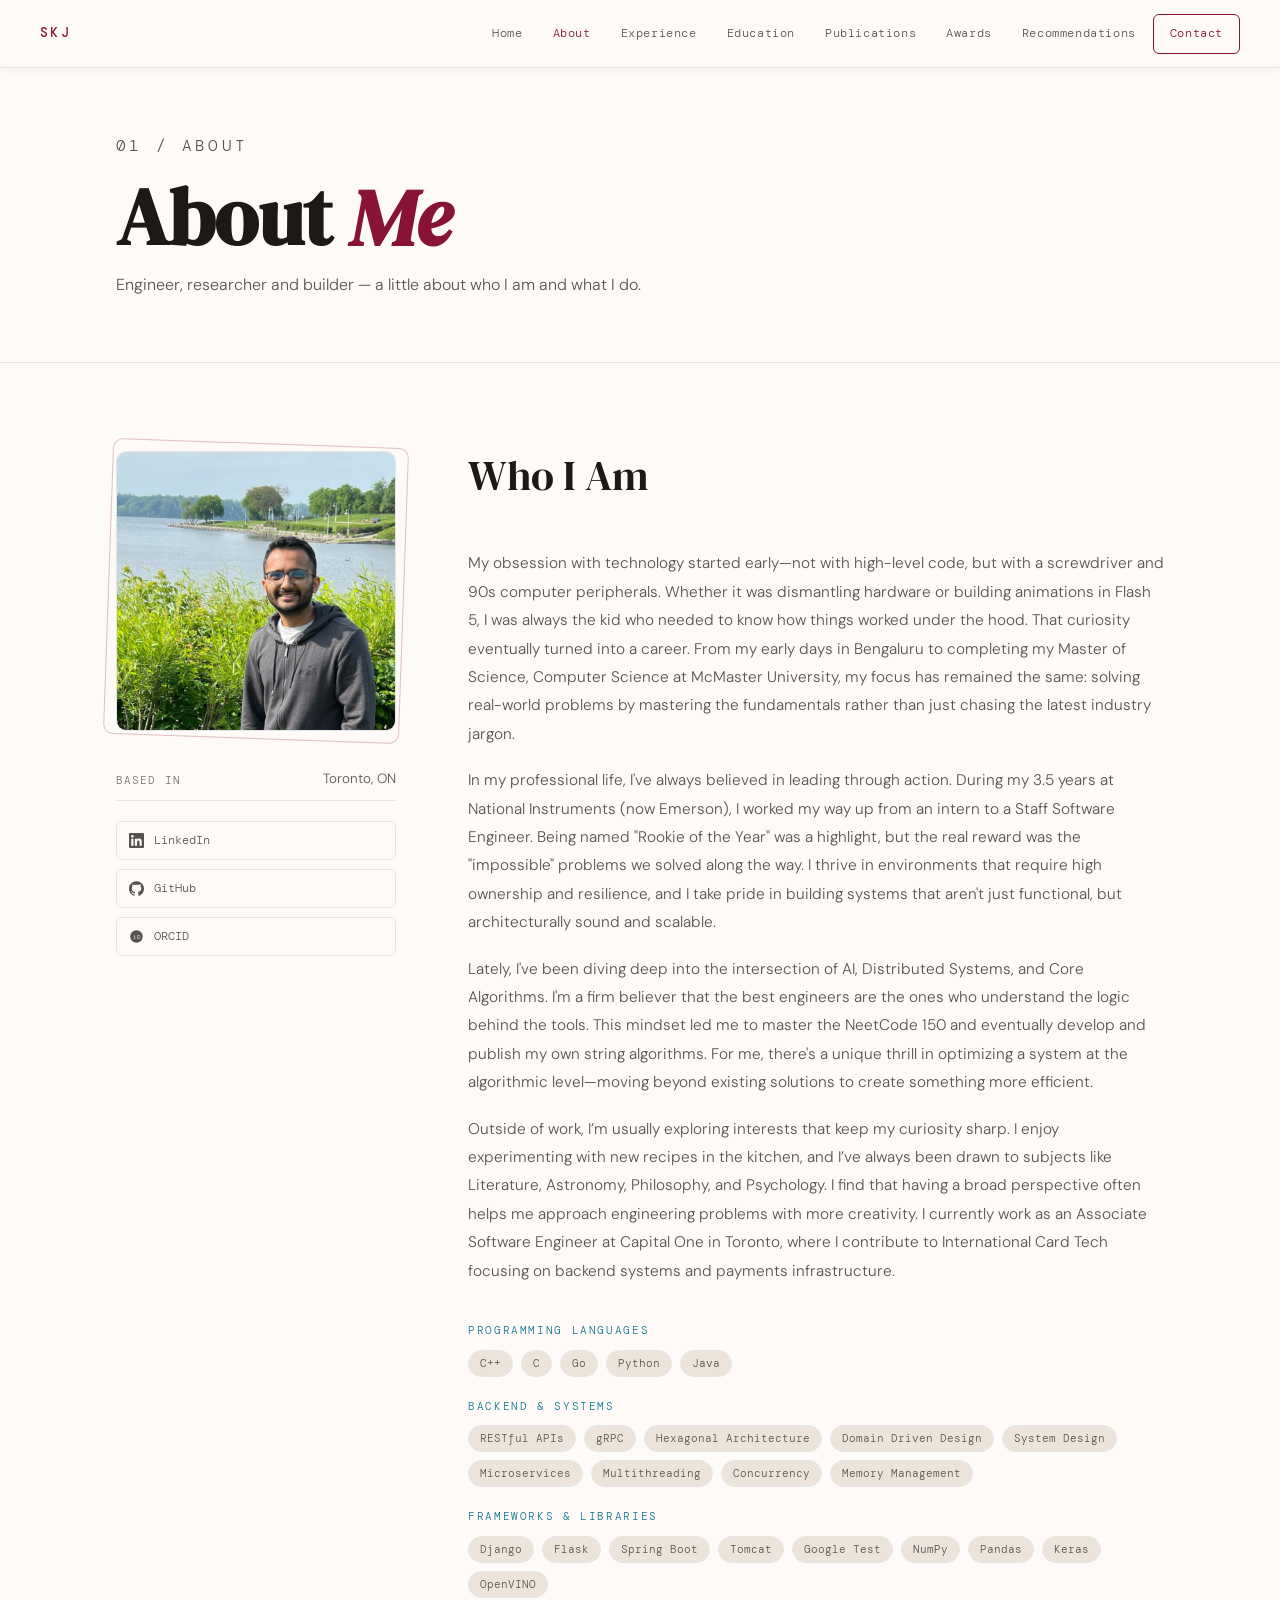
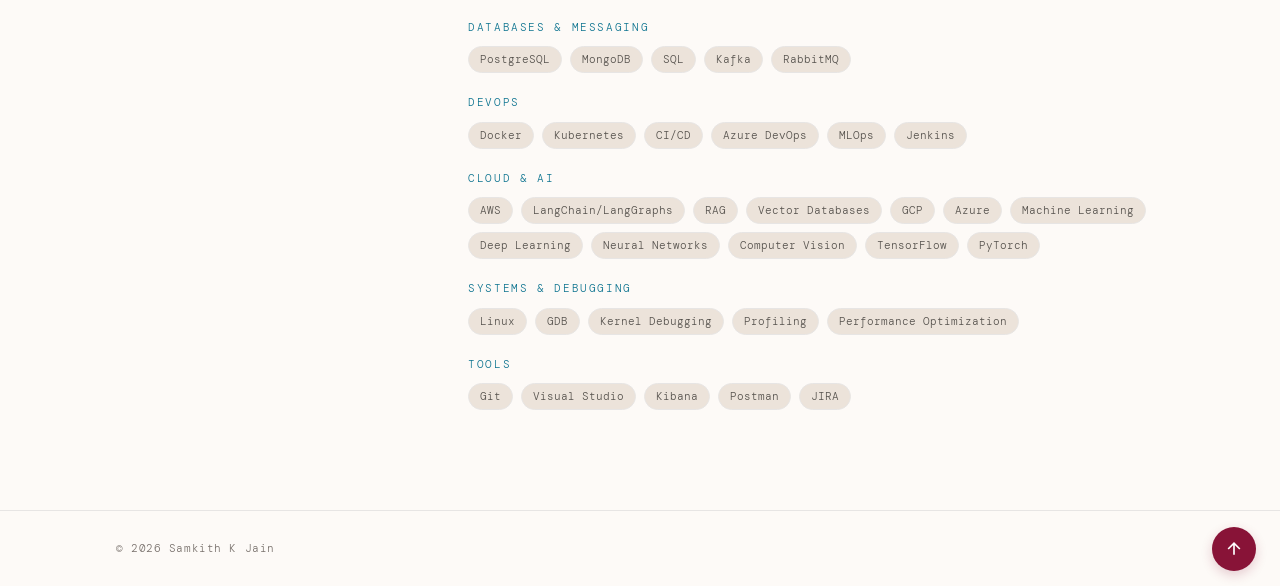
==== commit e33c5fbf: "feat: add SEO metadata, structured data, and image lazy loading across pages" ====
--- a/pages/about.html
+++ b/pages/about.html
@@ -1,110 +1,107 @@
 <!DOCTYPE html>
+
 <html lang="en">
-
 <head>
-  <meta charset="UTF-8" />
-  <meta name="viewport" content="width=device-width, initial-scale=1.0" />
-  <title>About — Samkith K Jain</title>
-  <meta name="description"
-    content="Learn about Samkith K Jain's background, interests, and approach to software engineering and computer science research." />
-  <meta name="author" content="Samkith K Jain" />
-  <meta property="og:title" content="About — Samkith K Jain" />
-  <meta property="og:description"
-    content="Samkith K Jain's background, interests, and approach to software engineering and computer science research." />
-  <meta property="og:site_name" content="Samkith K Jain" />
-  <meta property="og:type" content="profile" />
-  <meta name="twitter:card" content="summary" />
-  <meta name="twitter:title" content="About — Samkith K Jain" />
-  <meta name="twitter:description"
-    content="Samkith K Jain's background, interests, and approach to software engineering and computer science research." />
-  <link rel="stylesheet" href="../css/style.css" />
-  <link rel="stylesheet" href="../css/about.css" />
-  <link rel="icon" type="image/svg+xml" href="../assets/favicon.svg" />
-  <link rel="manifest" href="../manifest.json" />
-  <meta name="theme-color" content="#881337" />
-  <meta name="mobile-web-app-capable" content="yes" />
-  <meta name="apple-mobile-web-app-capable" content="yes" />
-  <meta name="apple-mobile-web-app-title" content="Samkith K Jain" />
-</head>
-
+<meta charset="utf-8"/>
+<meta content="width=device-width, initial-scale=1.0" name="viewport"/>
+<title>About — Samkith K Jain</title>
+<meta content="Learn about Samkith K Jain's background, interests, and approach to software engineering and computer science research." name="description"/>
+<meta content="Samkith K Jain" name="author"/>
+<meta content="About — Samkith K Jain" property="og:title"/>
+<meta content="Samkith K Jain's background, interests, and approach to software engineering and computer science research." property="og:description"/>
+<meta content="Samkith K Jain" property="og:site_name"/>
+<meta content="profile" property="og:type"/>
+<meta content="summary" name="twitter:card"/>
+<meta content="About — Samkith K Jain" name="twitter:title"/>
+<meta content="Samkith K Jain's background, interests, and approach to software engineering and computer science research." name="twitter:description"/>
+<link href="../css/style.css" rel="stylesheet"/>
+<link href="../css/about.css" rel="stylesheet"/>
+<link href="../assets/favicon.svg" rel="icon" type="image/svg+xml"/>
+<link href="../manifest.json" rel="manifest"/>
+<meta content="#881337" name="theme-color"/>
+<meta content="yes" name="mobile-web-app-capable"/>
+<meta content="yes" name="apple-mobile-web-app-capable"/>
+<meta content="Samkith K Jain" name="apple-mobile-web-app-title"/>
+<meta content="https://samkithkjain.github.io/images/og-image.png" property="og:image"/><script type="application/ld+json">
+                {
+                  "@context": "https://schema.org",
+                  "@type": "Person",
+                  "name": "Samkith K Jain",
+                  "url": "https://samkithkjain.github.io",
+                  "jobTitle": "Software Engineer",
+                  "sameAs": [
+                    "https://www.linkedin.com/in/samkith-jain/",
+                    "https://github.com/samkithkjain"
+                  ]
+                }
+                </script></head>
 <body>
-  <a class="skip-link" href="#main-content">Skip to content</a>
-
-  <nav id="navbar" class="solid" aria-label="Primary navigation">
-    <a href="../index.html" class="nav-logo">SKJ</a>
-    <ul class="nav-links" id="nav-links">
-      <li><a href="../index.html">Home</a></li>
-      <li><a href="about.html" class="active" aria-current="page">About</a></li>
-      <li><a href="experience.html">Experience</a></li>
-      <li><a href="education.html">Education</a></li>
-      <li><a href="publications.html">Publications</a></li>
-      <li><a href="awards.html">Awards</a></li>
-      <li><a href="recommendations.html">Recommendations</a></li>
-      <li><a href="contact.html" class="nav-cta">Contact</a></li>
-    </ul>
-    <button class="hamburger" id="hamburger" aria-label="Menu" aria-expanded="false" aria-controls="nav-links">
-      <span></span><span></span><span></span>
-    </button>
-  </nav>
-
-  <div class="page-hero">
-    <div class="container">
-      <p class="section-label">01 / About</p>
-      <h1>About <em>Me</em></h1>
-      <p>Engineer, researcher and builder — a little about who I am and what I do.</p>
-    </div>
-  </div>
-
-  <main id="main-content">
-    <section class="about-section">
-      <div class="container">
-        <div class="about-grid">
-
-          <!-- LEFT: Photo + Links -->
-          <aside class="about-sidebar">
-            <div class="about-photo-frame">
-              <div class="photo-placeholder">
-                <img src="../assets/images/profile.jpeg" alt="Samkith K Jain" />
-              </div>
-            </div>
-
-            <div class="sidebar-info">
-              <div class="info-row">
-                <span class="info-label">Based in</span>
-                <span class="info-value">Toronto, ON</span>
-              </div>
-            </div>
-
-            <div class="about-links">
-              <a href="https://linkedin.com/in/samkithkjain" target="_blank" rel="noopener" class="icon-link">
-                <svg viewBox="0 0 24 24" fill="currentColor">
-                  <path
-                    d="M20.447 20.452h-3.554v-5.569c0-1.328-.027-3.037-1.852-3.037-1.853 0-2.136 1.445-2.136 2.939v5.667H9.351V9h3.414v1.561h.046c.477-.9 1.637-1.85 3.37-1.85 3.601 0 4.267 2.37 4.267 5.455v6.286zM5.337 7.433a2.062 2.062 0 01-2.063-2.065 2.064 2.064 0 112.063 2.065zm1.782 13.019H3.555V9h3.564v11.452zM22.225 0H1.771C.792 0 0 .774 0 1.729v20.542C0 23.227.792 24 1.771 24h20.451C23.2 24 24 23.227 24 22.271V1.729C24 .774 23.2 0 22.222 0h.003z" />
-                </svg>
+<a class="skip-link" href="#main-content">Skip to content</a>
+<nav aria-label="Primary navigation" class="solid" id="navbar">
+<a class="nav-logo" href="../index.html">SKJ</a>
+<ul class="nav-links" id="nav-links">
+<li><a href="../index.html">Home</a></li>
+<li><a aria-current="page" class="active" href="about.html">About</a></li>
+<li><a href="experience.html">Experience</a></li>
+<li><a href="education.html">Education</a></li>
+<li><a href="publications.html">Publications</a></li>
+<li><a href="awards.html">Awards</a></li>
+<li><a href="recommendations.html">Recommendations</a></li>
+<li><a class="nav-cta" href="contact.html">Contact</a></li>
+</ul>
+<button aria-controls="nav-links" aria-expanded="false" aria-label="Menu" class="hamburger" id="hamburger">
+<span></span><span></span><span></span>
+</button>
+</nav>
+<div class="page-hero">
+<div class="container">
+<p class="section-label">01 / About</p>
+<h1>About <em>Me</em></h1>
+<p>Engineer, researcher and builder — a little about who I am and what I do.</p>
+</div>
+</div>
+<main id="main-content">
+<section class="about-section">
+<div class="container">
+<div class="about-grid">
+<!-- LEFT: Photo + Links -->
+<aside class="about-sidebar">
+<div class="about-photo-frame">
+<div class="photo-placeholder">
+<img alt="Samkith K Jain" loading="lazy" src="../assets/images/profile.jpeg"/>
+</div>
+</div>
+<div class="sidebar-info">
+<div class="info-row">
+<span class="info-label">Based in</span>
+<span class="info-value">Toronto, ON</span>
+</div>
+</div>
+<div class="about-links">
+<a class="icon-link" href="https://linkedin.com/in/samkithkjain" rel="noopener" target="_blank">
+<svg fill="currentColor" viewbox="0 0 24 24">
+<path d="M20.447 20.452h-3.554v-5.569c0-1.328-.027-3.037-1.852-3.037-1.853 0-2.136 1.445-2.136 2.939v5.667H9.351V9h3.414v1.561h.046c.477-.9 1.637-1.85 3.37-1.85 3.601 0 4.267 2.37 4.267 5.455v6.286zM5.337 7.433a2.062 2.062 0 01-2.063-2.065 2.064 2.064 0 112.063 2.065zm1.782 13.019H3.555V9h3.564v11.452zM22.225 0H1.771C.792 0 0 .774 0 1.729v20.542C0 23.227.792 24 1.771 24h20.451C23.2 24 24 23.227 24 22.271V1.729C24 .774 23.2 0 22.222 0h.003z"></path>
+</svg>
                 LinkedIn
               </a>
-              <a href="https://github.com/samkithkjain" target="_blank" rel="noopener" class="icon-link">
-                <svg viewBox="0 0 24 24" fill="currentColor">
-                  <path
-                    d="M12 .297c-6.63 0-12 5.373-12 12 0 5.303 3.438 9.8 8.205 11.385.6.113.82-.258.82-.577 0-.285-.01-1.04-.015-2.04-3.338.724-4.042-1.61-4.042-1.61C4.422 18.07 3.633 17.7 3.633 17.7c-1.087-.744.084-.729.084-.729 1.205.084 1.838 1.236 1.838 1.236 1.07 1.835 2.809 1.305 3.495.998.108-.776.417-1.305.76-1.605-2.665-.3-5.466-1.332-5.466-5.93 0-1.31.465-2.38 1.235-3.22-.135-.303-.54-1.523.105-3.176 0 0 1.005-.322 3.3 1.23.96-.267 1.98-.399 3-.405 1.02.006 2.04.138 3 .405 2.28-1.552 3.285-1.23 3.285-1.23.645 1.653.24 2.873.12 3.176.765.84 1.23 1.91 1.23 3.22 0 4.61-2.805 5.625-5.475 5.92.42.36.81 1.096.81 2.22 0 1.606-.015 2.896-.015 3.286 0 .315.21.69.825.57C20.565 22.092 24 17.592 24 12.297c0-6.627-5.373-12-12-12" />
-                </svg>
+<a class="icon-link" href="https://github.com/samkithkjain" rel="noopener" target="_blank">
+<svg fill="currentColor" viewbox="0 0 24 24">
+<path d="M12 .297c-6.63 0-12 5.373-12 12 0 5.303 3.438 9.8 8.205 11.385.6.113.82-.258.82-.577 0-.285-.01-1.04-.015-2.04-3.338.724-4.042-1.61-4.042-1.61C4.422 18.07 3.633 17.7 3.633 17.7c-1.087-.744.084-.729.084-.729 1.205.084 1.838 1.236 1.838 1.236 1.07 1.835 2.809 1.305 3.495.998.108-.776.417-1.305.76-1.605-2.665-.3-5.466-1.332-5.466-5.93 0-1.31.465-2.38 1.235-3.22-.135-.303-.54-1.523.105-3.176 0 0 1.005-.322 3.3 1.23.96-.267 1.98-.399 3-.405 1.02.006 2.04.138 3 .405 2.28-1.552 3.285-1.23 3.285-1.23.645 1.653.24 2.873.12 3.176.765.84 1.23 1.91 1.23 3.22 0 4.61-2.805 5.625-5.475 5.92.42.36.81 1.096.81 2.22 0 1.606-.015 2.896-.015 3.286 0 .315.21.69.825.57C20.565 22.092 24 17.592 24 12.297c0-6.627-5.373-12-12-12"></path>
+</svg>
                 GitHub
               </a>
-              <a href="https://orcid.org/0009-0008-5300-6875" target="_blank" rel="noopener" class="icon-link">
-                <svg viewBox="0 0 24 24" fill="currentColor">
-                  <circle cx="12" cy="12" r="10" /><text x="12" y="16" text-anchor="middle" font-size="10"
-                    fill="white">iD</text>
-                </svg>
+<a class="icon-link" href="https://orcid.org/0009-0008-5300-6875" rel="noopener" target="_blank">
+<svg fill="currentColor" viewbox="0 0 24 24">
+<circle cx="12" cy="12" r="10"></circle><text fill="white" font-size="10" text-anchor="middle" x="12" y="16">iD</text>
+</svg>
                 ORCID
               </a>
-            </div>
-          </aside>
-
-          <!-- RIGHT: Bio + Skills -->
-          <div class="about-main">
-            <h2 class="section-heading">Who I Am</h2>
-
-            <p class="about-bio">
+</div>
+</aside>
+<!-- RIGHT: Bio + Skills -->
+<div class="about-main">
+<h2 class="section-heading">Who I Am</h2>
+<p class="about-bio">
               My obsession with technology started early—not with high-level code, but with a screwdriver and 90s
               computer peripherals. Whether it was dismantling hardware or building animations in Flash 5, I was always
               the kid who needed to know how things worked under the hood. That curiosity eventually turned into a
@@ -112,143 +109,137 @@
               University, my focus has remained the same: solving real-world problems by mastering the fundamentals
               rather than just chasing the latest industry jargon.
             </p>
-            <p class="about-bio">
+<p class="about-bio">
               In my professional life, I've always believed in leading through action. During my 3.5 years at National
               Instruments (now Emerson), I worked my way up from an intern to a Staff Software Engineer. Being named
               "Rookie of the Year" was a highlight, but the real reward was the "impossible" problems we solved along
               the way. I thrive in environments that require high ownership and resilience, and I take pride in building
               systems that aren't just functional, but architecturally sound and scalable.
             </p>
-            <p class="about-bio">
+<p class="about-bio">
               Lately, I've been diving deep into the intersection of AI, Distributed Systems, and Core Algorithms. I'm a
               firm believer that the best engineers are the ones who understand the logic behind the tools. This mindset
-              led me to master the NeetCode 150 and eventually develop and publish my own <a
-                href="publications.html">string algorithms</a>. For me, there's a unique thrill in optimizing a system
+              led me to master the NeetCode 150 and eventually develop and publish my own <a href="publications.html">string algorithms</a>. For me, there's a unique thrill in optimizing a system
               at the algorithmic level—moving beyond existing solutions to create something more efficient.
             </p>
-            <p class="about-bio">
+<p class="about-bio">
               Outside of work, I’m usually exploring interests that keep my curiosity sharp. I enjoy experimenting with
               new recipes in the kitchen, and I’ve always been drawn to subjects like Literature, Astronomy, Philosophy,
               and Psychology. I find that having a broad perspective often helps me approach engineering problems with
               more creativity. I currently work as an Associate Software Engineer at Capital One in Toronto, where I
               contribute to International Card Tech focusing on backend systems and payments infrastructure.
             </p>
-
-            <!-- SKILLS -->
-            <div class="skills-section">
-              <div class="skill-group">
-                <span class="skill-group-label">Programming Languages</span>
-                <div class="skill-tags">
-                  <span class="tag">C++</span>
-                  <span class="tag">C</span>
-                  <span class="tag">Go</span>
-                  <span class="tag">Python</span>
-                  <span class="tag">Java</span>
-                </div>
-              </div>
-              <div class="skill-group">
-                <span class="skill-group-label">Backend & Systems</span>
-                <div class="skill-tags">
-                  <span class="tag">RESTful APIs</span>
-                  <span class="tag">gRPC</span>
-                  <span class="tag">Hexagonal Architecture</span>
-                  <span class="tag">Domain Driven Design</span>
-                  <span class="tag">System Design</span>
-                  <span class="tag">Microservices</span>
-                  <span class="tag">Multithreading</span>
-                  <span class="tag">Concurrency</span>
-                  <span class="tag">Memory Management</span>
-                </div>
-              </div>
-              <div class="skill-group">
-                <span class="skill-group-label">Frameworks & Libraries</span>
-                <div class="skill-tags">
-                  <span class="tag">Django</span>
-                  <span class="tag">Flask</span>
-                  <span class="tag">Spring Boot</span>
-                  <span class="tag">Tomcat</span>
-                  <span class="tag">Google Test</span>
-                  <span class="tag">NumPy</span>
-                  <span class="tag">Pandas</span>
-                  <span class="tag">Keras</span>
-                  <span class="tag">OpenVINO</span>
-                </div>
-              </div>
-              <div class="skill-group">
-                <span class="skill-group-label">Databases & Messaging</span>
-                <div class="skill-tags">
-                  <span class="tag">PostgreSQL</span>
-                  <span class="tag">MongoDB</span>
-                  <span class="tag">SQL</span>
-                  <span class="tag">Kafka</span>
-                  <span class="tag">RabbitMQ</span>
-                </div>
-              </div>
-              <div class="skill-group">
-                <span class="skill-group-label">DevOps</span>
-                <div class="skill-tags">
-                  <span class="tag">Docker</span>
-                  <span class="tag">Kubernetes</span>
-                  <span class="tag">CI/CD</span>
-                  <span class="tag">Azure DevOps</span>
-                  <span class="tag">MLOps</span>
-                  <span class="tag">Jenkins</span>
-                </div>
-              </div>
-              <div class="skill-group">
-                <span class="skill-group-label">Cloud & AI</span>
-                <div class="skill-tags">
-                  <span class="tag">AWS</span>
-                  <span class="tag">LangChain/LangGraphs</span>
-                  <span class="tag">RAG</span>
-                  <span class="tag">Vector Databases</span>
-                  <span class="tag">GCP</span>
-                  <span class="tag">Azure</span>
-                  <span class="tag">Machine Learning</span>
-                  <span class="tag">Deep Learning</span>
-                  <span class="tag">Neural Networks</span>
-                  <span class="tag">Computer Vision</span>
-                  <span class="tag">TensorFlow</span>
-                  <span class="tag">PyTorch</span>
-                </div>
-              </div>
-              <div class="skill-group">
-                <span class="skill-group-label">Systems & Debugging</span>
-                <div class="skill-tags">
-                  <span class="tag">Linux</span>
-                  <span class="tag">GDB</span>
-                  <span class="tag">Kernel Debugging</span>
-                  <span class="tag">Profiling</span>
-                  <span class="tag">Performance Optimization</span>
-                </div>
-              </div>
-              <div class="skill-group">
-                <span class="skill-group-label">Tools</span>
-                <div class="skill-tags">
-                  <span class="tag">Git</span>
-                  <span class="tag">Visual Studio</span>
-                  <span class="tag">Kibana</span>
-                  <span class="tag">Postman</span>
-                  <span class="tag">JIRA</span>
-                </div>
-              </div>
-            </div>
-          </div>
-        </div>
-      </div>
-    </section>
-  </main>
-
-  <footer>
-    <div class="container">
-      <div class="footer-inner">
-        <p>© <span id="year"></span> Samkith K Jain</p>
-
-      </div>
-    </div>
-  </footer>
-
-  <script src="../js/shared.js"></script>
+<!-- SKILLS -->
+<div class="skills-section">
+<div class="skill-group">
+<span class="skill-group-label">Programming Languages</span>
+<div class="skill-tags">
+<span class="tag">C++</span>
+<span class="tag">C</span>
+<span class="tag">Go</span>
+<span class="tag">Python</span>
+<span class="tag">Java</span>
+</div>
+</div>
+<div class="skill-group">
+<span class="skill-group-label">Backend &amp; Systems</span>
+<div class="skill-tags">
+<span class="tag">RESTful APIs</span>
+<span class="tag">gRPC</span>
+<span class="tag">Hexagonal Architecture</span>
+<span class="tag">Domain Driven Design</span>
+<span class="tag">System Design</span>
+<span class="tag">Microservices</span>
+<span class="tag">Multithreading</span>
+<span class="tag">Concurrency</span>
+<span class="tag">Memory Management</span>
+</div>
+</div>
+<div class="skill-group">
+<span class="skill-group-label">Frameworks &amp; Libraries</span>
+<div class="skill-tags">
+<span class="tag">Django</span>
+<span class="tag">Flask</span>
+<span class="tag">Spring Boot</span>
+<span class="tag">Tomcat</span>
+<span class="tag">Google Test</span>
+<span class="tag">NumPy</span>
+<span class="tag">Pandas</span>
+<span class="tag">Keras</span>
+<span class="tag">OpenVINO</span>
+</div>
+</div>
+<div class="skill-group">
+<span class="skill-group-label">Databases &amp; Messaging</span>
+<div class="skill-tags">
+<span class="tag">PostgreSQL</span>
+<span class="tag">MongoDB</span>
+<span class="tag">SQL</span>
+<span class="tag">Kafka</span>
+<span class="tag">RabbitMQ</span>
+</div>
+</div>
+<div class="skill-group">
+<span class="skill-group-label">DevOps</span>
+<div class="skill-tags">
+<span class="tag">Docker</span>
+<span class="tag">Kubernetes</span>
+<span class="tag">CI/CD</span>
+<span class="tag">Azure DevOps</span>
+<span class="tag">MLOps</span>
+<span class="tag">Jenkins</span>
+</div>
+</div>
+<div class="skill-group">
+<span class="skill-group-label">Cloud &amp; AI</span>
+<div class="skill-tags">
+<span class="tag">AWS</span>
+<span class="tag">LangChain/LangGraphs</span>
+<span class="tag">RAG</span>
+<span class="tag">Vector Databases</span>
+<span class="tag">GCP</span>
+<span class="tag">Azure</span>
+<span class="tag">Machine Learning</span>
+<span class="tag">Deep Learning</span>
+<span class="tag">Neural Networks</span>
+<span class="tag">Computer Vision</span>
+<span class="tag">TensorFlow</span>
+<span class="tag">PyTorch</span>
+</div>
+</div>
+<div class="skill-group">
+<span class="skill-group-label">Systems &amp; Debugging</span>
+<div class="skill-tags">
+<span class="tag">Linux</span>
+<span class="tag">GDB</span>
+<span class="tag">Kernel Debugging</span>
+<span class="tag">Profiling</span>
+<span class="tag">Performance Optimization</span>
+</div>
+</div>
+<div class="skill-group">
+<span class="skill-group-label">Tools</span>
+<div class="skill-tags">
+<span class="tag">Git</span>
+<span class="tag">Visual Studio</span>
+<span class="tag">Kibana</span>
+<span class="tag">Postman</span>
+<span class="tag">JIRA</span>
+</div>
+</div>
+</div>
+</div>
+</div>
+</div>
+</section>
+</main>
+<footer>
+<div class="container">
+<div class="footer-inner">
+<p>© <span id="year"></span> Samkith K Jain</p>
+</div>
+</div>
+</footer>
+<script src="../js/shared.js"></script>
 </body>
-
 </html>
--- a/css/style.css
+++ b/css/style.css
@@ -46,6 +46,8 @@
 html {
   scroll-behavior: smooth;
   font-size: 16px;
+  -webkit-text-size-adjust: 100%;
+  text-size-adjust: 100%;
 }
 
 body {
@@ -101,6 +103,7 @@
 
 img {
   max-width: 100%;
+  height: auto;
   display: block;
 }
 
@@ -147,10 +150,9 @@
 
 #navbar.scrolled,
 #navbar.solid {
-  background: rgba(253, 250, 247, 0.94);
-  backdrop-filter: blur(18px);
+  background: var(--bg);
   border-bottom: 1px solid var(--border);
-  box-shadow: 0 4px 20px rgba(28, 25, 23, 0.03);
+  box-shadow: 0 2px 14px rgba(28, 25, 23, 0.04);
 }
 
 .nav-logo {
@@ -378,7 +380,8 @@
 .card-meta {
   display: flex;
   align-items: center;
-  gap: 12px;
+  flex-wrap: wrap;
+  gap: 8px 12px;
   margin-bottom: 8px;
 }
 
@@ -921,6 +924,21 @@
   }
 }
 
+@keyframes fadeInPage {
+  from {
+    opacity: 0;
+    transform: translateY(8px);
+  }
+  to {
+    opacity: 1;
+    transform: translateY(0);
+  }
+}
+
+body {
+  animation: fadeInPage 0.4s cubic-bezier(0.16, 1, 0.3, 1) forwards;
+}
+
 @keyframes fadeIn {
   from {
     opacity: 0;
@@ -932,7 +950,29 @@
 }
 
 /* =================== RESPONSIVE =================== */
-@media (max-width: 900px) {
+
+/* Compact Desktop / Small Laptop Navbar */
+@media (min-width: 961px) and (max-width: 1140px) {
+  #navbar {
+    padding: 0 24px;
+  }
+
+  .nav-links {
+    gap: 2px;
+  }
+
+  .nav-links a {
+    padding: 6px 9px;
+    font-size: 0.72rem;
+  }
+
+  .nav-links a.nav-cta {
+    padding: 5px 12px;
+  }
+}
+
+/* Tablet & Mobile Breakpoint (960px) */
+@media (max-width: 960px) {
   .nav-links {
     display: none;
   }
@@ -945,16 +985,27 @@
     top: var(--nav-h);
     left: 0;
     right: 0;
+    max-height: calc(100vh - var(--nav-h));
+    max-height: calc(100dvh - var(--nav-h));
+    overflow-y: auto;
+    -webkit-overflow-scrolling: touch;
     background: rgba(253, 250, 247, 0.98);
-    backdrop-filter: blur(16px);
-    padding: 20px 28px;
+    backdrop-filter: blur(18px);
+    -webkit-backdrop-filter: blur(18px);
+    padding: 20px 24px 28px;
     border-bottom: 1px solid var(--border);
-    gap: 2px;
-    box-shadow: 0 12px 30px rgba(28, 25, 23, 0.08);
+    gap: 4px;
+    box-shadow: 0 16px 36px rgba(28, 25, 23, 0.1);
+    animation: navSlideDown 0.25s cubic-bezier(0.16, 1, 0.3, 1) forwards;
   }
 
   .nav-links.open a {
     width: 100%;
+    padding: 10px 14px;
+    font-size: 0.85rem;
+    min-height: 44px;
+    display: flex;
+    align-items: center;
   }
 
   .hamburger {
@@ -962,11 +1013,11 @@
   }
 
   .container {
-    padding: 0 20px;
+    padding: 0 24px;
   }
 
   #navbar {
-    padding: 0 20px;
+    padding: 0 24px;
   }
 
   .content-section,
@@ -974,36 +1025,259 @@
   .rec-section,
   .publications-section {
     padding-top: 56px;
-  }
-
+    padding-bottom: 72px;
+  }
+
+  .pub-item {
+    grid-template-columns: 1fr;
+    gap: 14px;
+  }
+
+  .pub-number {
+    display: none;
+  }
+
+  .footer-inner {
+    flex-direction: column;
+    text-align: center;
+    gap: 12px;
+  }
+
+  .footer-nav {
+    flex-wrap: wrap;
+    justify-content: center;
+    gap: 16px;
+  }
+}
+
+@keyframes navSlideDown {
+  from {
+    opacity: 0;
+    transform: translateY(-8px);
+  }
+  to {
+    opacity: 1;
+    transform: translateY(0);
+  }
+}
+
+div.page-hero+main#main-content>section:first-child {
+  padding-top: 88px;
+}
+
+/* Tablet Portrait & Large Handhelds (768px) */
+@media (max-width: 768px) {
+  .page-hero {
+    padding: calc(var(--nav-h) + 28px) 0 32px;
+  }
+
+  .page-hero h1 {
+    font-size: clamp(2rem, 7.5vw, 3.4rem);
+  }
+
+  .page-hero p {
+    font-size: 0.92rem;
+  }
+
+  div.page-hero+main#main-content>section:first-child {
+    padding-top: 48px;
+  }
+
+  .section-heading {
+    margin-bottom: 32px;
+  }
+}
+
+/* Mobile Devices (640px) */
+@media (max-width: 640px) {
+  .timeline {
+    padding-left: 22px;
+  }
+
+  .timeline::before {
+    left: 4px;
+  }
+
+  .timeline-marker {
+    left: -22px;
+    top: 16px;
+  }
+
+  .marker-dot {
+    width: 11px;
+    height: 11px;
+    box-shadow: 0 0 0 3px var(--accent-soft);
+  }
+
+  .timeline-card {
+    padding: 20px 18px;
+  }
+
+  .timeline-item {
+    margin-bottom: 32px;
+  }
+
+  .exp-card,
   .edu-card {
     grid-template-columns: 1fr;
-  }
-
+    gap: 12px;
+  }
+
+  .exp-icon,
   .edu-icon {
-    display: none;
+    display: flex;
+    width: 36px;
+    height: 36px;
+  }
+
+  .exp-icon svg,
+  .edu-icon svg {
+    width: 18px;
+    height: 18px;
   }
 
   .pub-item {
+    padding: 18px 16px;
+  }
+
+  .pub-title {
+    font-size: 1.02rem;
+  }
+
+  .pub-links {
+    gap: 8px;
+  }
+
+  .pub-link {
+    font-size: 0.72rem;
+    padding: 6px 12px;
+    max-width: 100%;
+    word-break: break-word;
+  }
+}
+
+/* Small Mobile Phones (480px and below) */
+@media (max-width: 480px) {
+  .container {
+    padding: 0 16px;
+  }
+
+  #navbar {
+    padding: 0 16px;
+  }
+
+  .timeline {
+    padding-left: 18px;
+  }
+
+  .timeline::before {
+    left: 3px;
+  }
+
+  .timeline-marker {
+    left: -18px;
+    top: 14px;
+  }
+
+  .marker-dot {
+    width: 9px;
+    height: 9px;
+    box-shadow: 0 0 0 2px var(--accent-soft);
+  }
+
+  .timeline-card {
+    padding: 16px 14px;
+  }
+
+  .card-title {
+    font-size: 1.15rem;
+  }
+
+  .card-org {
+    font-size: 0.8rem;
+    margin-bottom: 10px;
+  }
+
+  .card-bullets li {
+    font-size: 0.82rem;
+    line-height: 1.55;
+    padding-left: 15px;
+  }
+
+  .card-bullets li::before {
+    font-size: 0.72rem;
+  }
+
+  .tag {
+    font-size: 0.65rem;
+    padding: 2px 8px;
+  }
+
+  .awards-grid {
     grid-template-columns: 1fr;
-  }
-
-  .pub-number {
-    display: none;
-  }
-
-  .footer-inner {
-    flex-direction: column;
-    gap: 10px;
-  }
-}
-
-div.page-hero+main#main-content>section:first-child {
-  padding-top: 88px;
-}
-
-@media (max-width: 768px) {
+    gap: 14px;
+  }
+
+  .award-card {
+    padding: 20px 16px;
+  }
+
+  .pub-filter {
+    gap: 6px;
+    margin-bottom: 24px;
+  }
+
+  .filter-btn {
+    font-size: 0.68rem;
+    padding: 6px 13px;
+  }
+
+  .btn-primary,
+  .btn-ghost {
+    padding: 11px 22px;
+    font-size: 0.84rem;
+  }
+
   div.page-hero+main#main-content>section:first-child {
-    padding-top: 56px;
-  }
+    padding-top: 36px;
+  }
+
+  .content-section,
+  .about-section,
+  .rec-section,
+  .publications-section {
+    padding-bottom: 56px;
+  }
+}
+
+/* =================== BACK TO TOP =================== */
+.back-to-top {
+  position: absolute;
+  top: 50%;
+  right: 24px;
+  width: 44px;
+  height: 44px;
+  border-radius: 50%;
+  background: var(--accent);
+  color: #fff;
+  border: none;
+  cursor: pointer;
+  display: flex;
+  align-items: center;
+  justify-content: center;
+  box-shadow: 0 4px 12px rgba(136, 19, 55, 0.2);
+  transform: translateY(-50%);
+  transition: transform 0.2s, background 0.2s, box-shadow 0.2s;
+  z-index: 10;
+}
+
+.back-to-top:hover {
+  background: var(--accent-2);
+  transform: translateY(-50%) scale(1.05);
+  box-shadow: 0 6px 16px rgba(136, 19, 55, 0.3);
+}
+
+.back-to-top svg {
+  width: 20px;
+  height: 20px;
 }
--- a/css/about.css
+++ b/css/about.css
@@ -58,8 +58,49 @@
 }
 .skill-tags { display: flex; flex-wrap: wrap; gap: 8px; }
 
+@media (max-width: 960px) {
+  .about-grid {
+    grid-template-columns: 240px 1fr;
+    gap: 40px;
+  }
+}
+
 @media (max-width: 768px) {
-  .about-section { padding-top: 56px; }
-  .about-grid { grid-template-columns: 1fr; gap: 40px; }
-  .about-photo-frame { max-width: 220px; }
+  .about-section {
+    padding-top: 56px;
+    padding-bottom: 72px;
+  }
+  .about-grid {
+    grid-template-columns: 1fr;
+    gap: 36px;
+  }
+  .about-photo-frame {
+    max-width: 220px;
+    margin: 0 auto 24px;
+  }
+  .sidebar-info {
+    max-width: 460px;
+    margin: 0 auto 20px;
+  }
+  .about-links {
+    max-width: 460px;
+    margin: 0 auto;
+  }
 }
+
+@media (max-width: 440px) {
+  .info-row {
+    flex-direction: column;
+    align-items: flex-start;
+    gap: 3px;
+    padding: 8px 0;
+  }
+  .info-value {
+    text-align: left;
+    font-size: 0.82rem;
+  }
+  .skill-tags {
+    gap: 6px;
+  }
+}
+
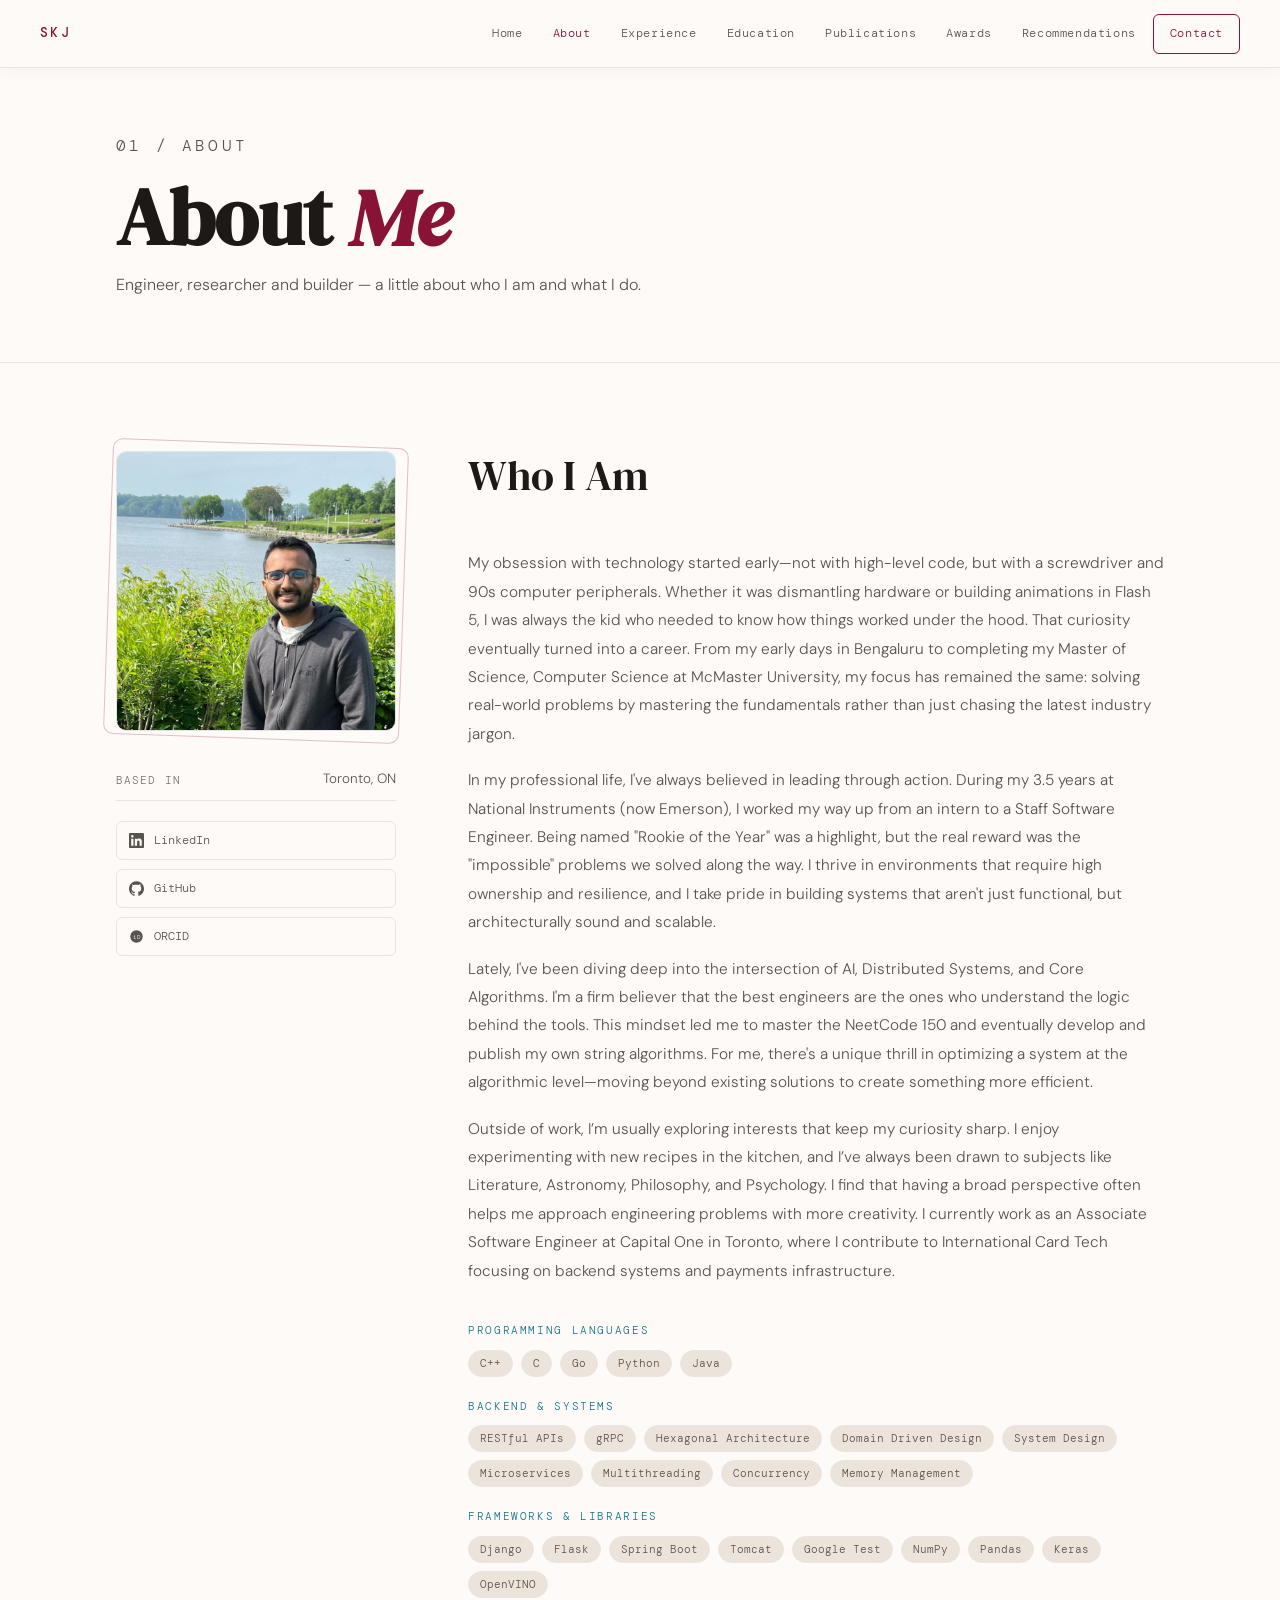
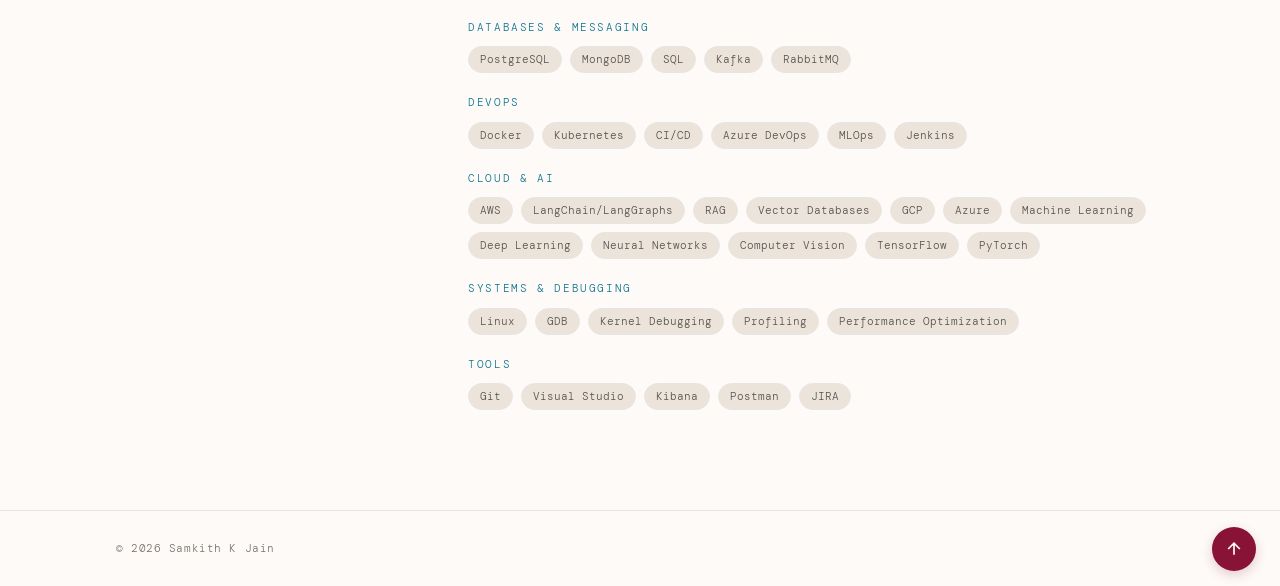
==== commit 067d66d6: "refactor: update shared script reference to v4 across all pages" ====
--- a/pages/about.html
+++ b/pages/about.html
@@ -240,6 +240,6 @@
 </div>
 </div>
 </footer>
-<script src="../js/shared.js"></script>
+<script src="../js/shared-v4.js"></script>
 </body>
 </html>
--- a/css/style.css
+++ b/css/style.css
@@ -927,11 +927,9 @@
 @keyframes fadeInPage {
   from {
     opacity: 0;
-    transform: translateY(8px);
   }
   to {
     opacity: 1;
-    transform: translateY(0);
   }
 }
 
